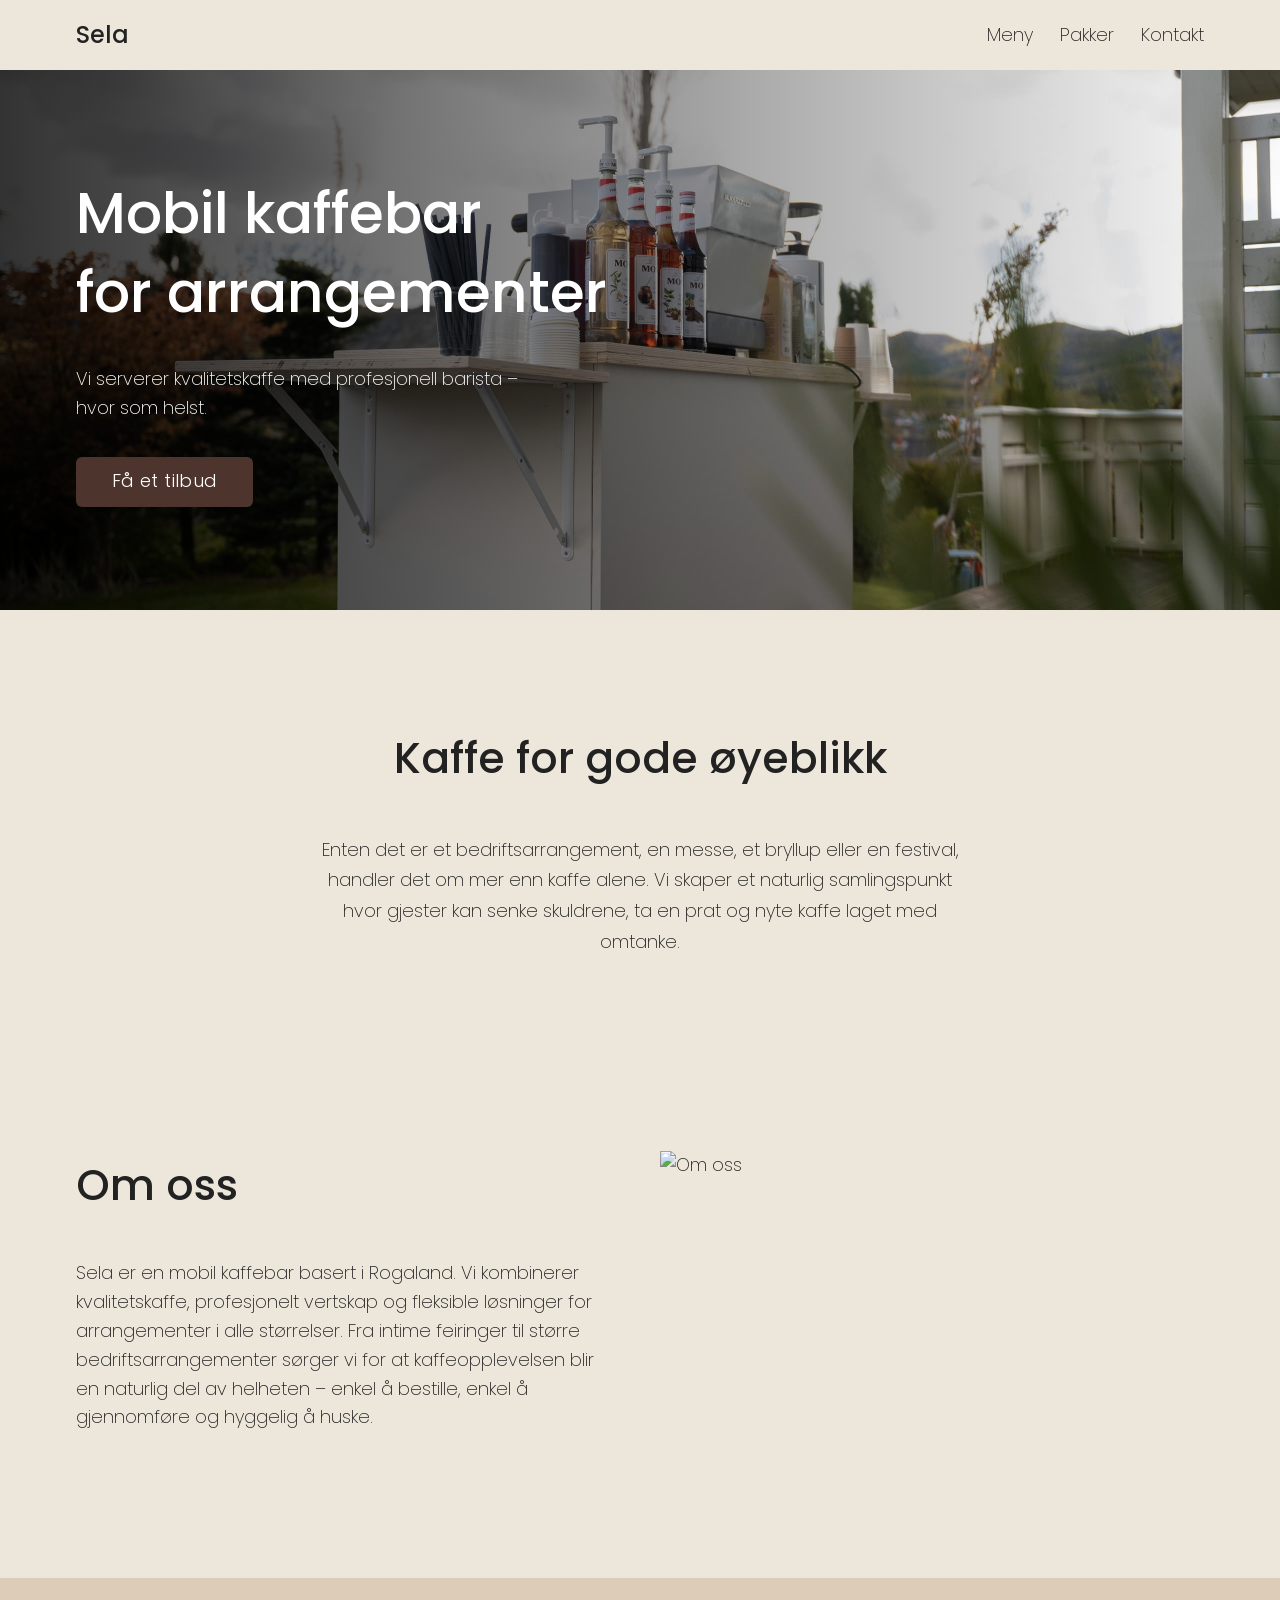
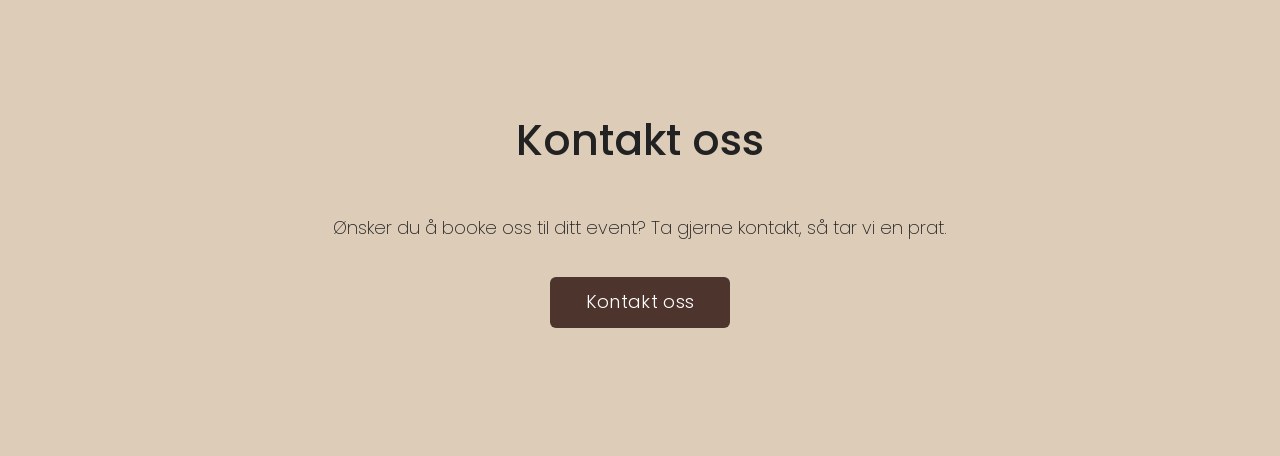
==== index.html @ a85f1372 "changes heading content" ====
<!DOCTYPE html>
<html lang="no">

<head>
    <meta charset="UTF-8">
    <meta name="viewport" content="width=device-width, initial-scale=1.0">
    <title>Hjem | Sela</title>
    <link rel="stylesheet" href="css/styles.css">
    <link href="https://fonts.googleapis.com/css2?family=Poppins:wght@200;500&display=swap" rel="stylesheet">
    <link rel="stylesheet" href="https://cdnjs.cloudflare.com/ajax/libs/font-awesome/6.5.1/css/all.min.css"
        integrity="sha512-DTOQO9RWCH3ppGqcWaEA1BIZOC6xxalwEsw9c2QQeAIftl+Vegovlnee1c9QX4TctnWMn13TZye+giMm8e2LwA=="
        crossorigin="anonymous" referrerpolicy="no-referrer" />
</head>

<body>

    <header>
        <div class="container">
            <div class="header-wrapper">
                <a href="/index.html">
                    <p class="logo">Sela</p>
                </a>

                <div class="mobile-nav-toggle" id="mobile-nav-toggle" aria-controls="primary-navigation"
                    aria-expanded="false" role="button">
                    <span class="sr-only">Meny</span>
                </div>

                <nav>
                    <ul id="primary-navigation" data-visible="false" class="primary-navigation nav-flex">
                        <li><a href="/pages/meny.html">Meny</a></li>
                        <li><a href="/pages/pakker.html">Pakker</a></li>
                        <li><a href="/pages/kontakt.html">Kontakt</a></li>
                    </ul>
                </nav>
            </div>
        </div>
    </header>

    <div>
        <div class="carousel">

            <!-- Background slides -->
            <div class="slide active" style="background-image: url('images/car-1.jpg');"></div>
            <div class="slide" style="background-image: url('images/car-2.jpg');"></div>
            <div class="slide" style="background-image: url('images/car-3.jpg');"></div>

            <!-- Foreground content -->
            <div class="hero-content">
                <div class="container">
                    <h1>Mobil kaffebar <br>for arrangementer</h1>
                    <p>Vi serverer kvalitetskaffe med profesjonell barista – hvor som helst.</p>
                    <a href="#"><span class="btn">Få et tilbud</span></a>
                </div>
            </div>

        </div>
    </div>

    <section class="lowbottom">
        <div class="container">
            <div class="section-content">
                <h2 class="section-title">Kaffe for gode øyeblikk</h2>

                <p>
                    Enten det er et bedriftsarrangement, en messe, et bryllup eller en festival,
                    handler det om mer enn kaffe alene. Vi skaper et naturlig samlingspunkt hvor
                    gjester kan senke skuldrene, ta en prat og nyte kaffe laget med omtanke.
                </p>
            </div>
        </div>
    </section>


    <section id="about-overview">
        <div class="container">

            <div class="split">
                <div>
                    <h2 class="section-title">Om oss</h2>
                    <div>

                        <p>
                            Sela er en mobil kaffebar basert i Rogaland. Vi kombinerer kvalitetskaffe,
                            profesjonelt vertskap og fleksible løsninger for arrangementer i alle størrelser.

                            Fra intime feiringer til større bedriftsarrangementer sørger vi for at kaffeopplevelsen
                            blir en naturlig del av helheten – enkel å bestille, enkel å gjennomføre og hyggelig å
                            huske.
                        </p>
                    </div>
                </div>

                <div class="image-container">
                    <img src="https://placehold.co/800x1000/EDE7DB/222222" alt="Om oss">
                </div>
            </div>
        </div>
    </section>

    <section id="contact-overview" class="text-center secondary-bg">
        <div class="container">
            <h2 class="section-title">Kontakt oss</h2>
            <p>Ønsker du å booke oss til ditt event? Ta gjerne kontakt, så tar vi en prat.</p>
            <a href="/pages/kontakt.html" class="btn">Kontakt oss</a>
        </div>
    </section>
    </main>

    <script type="module" src="js/main.js"></script>
</body>

</html>
---- css/styles.css ----
/* ====================
   Global Styles
==================== */

:root {

    /* Primary light backgrounds */
    --clr-primary-600: #DDCCB7;
    /* Secondary background (header, cards, sections) */
    --clr-primary-700: #EDE7DB;

    /* Green accents */
    --clr-accent: #6A6A53;
    --clr-accent-600: #9B9879;

    /* txt */
    --clr-text-primary: #222222;

    /* cta */
    --clr-contrast-400: #4d342d;


    --ff-primary: 'Poppins', sans-serif;

    --fs-300: clamp(1rem, 0.9565rem + 0.2174vw, 1.125rem);
    --fs-400: clamp(1.2rem, 1.0959rem + 0.5207vw, 1.4994rem);
    --fs-500: clamp(1.44rem, 1.2457rem + 0.9717vw, 1.9988rem);
    --fs-600: clamp(1.7281rem, 1.4025rem + 1.6283vw, 2.6644rem);
    --fs-700: clamp(2.0738rem, 1.5596rem + 2.5707vw, 3.5519rem);
    --fs-800: clamp(2.4881rem, 1.7066rem + 3.9076vw, 4.735rem);
}

*,
*::before,
*::after {
    box-sizing: border-box;
}

::selection {
    background: var(--clr-contrast-400);
    color: #fff;
}

html {
    scroll-behavior: smooth;
}

body {
    font-family: var(--ff-primary);
    font-weight: 200;
    font-size: var(--fs-300);
    line-height: 1.6;
    overflow-x: hidden;
    background-color: var(--clr-primary-700);
    color: var(--clr-text-primary);
    -webkit-font-smoothing: antialiased;
    text-rendering: optimizeLegibility;
}


body,
h1,
h2,
h3,
p,
ul {
    margin: 0;
    padding: 0;
}

.secondary-bg {
    background-color: var(--clr-primary-600);
}

a {
    text-decoration: none;
    color: inherit;
}

a.txt-link {
    text-decoration: underline;
}

a.txt-link:hover {
    color: #2C72F6;
}

button,
.btn {
    border-radius: 10px;
    letter-spacing: 0.02em;
}


/* ====================
   Typography
==================== */

h1 {
    margin-top: 2.5rem;
    font-size: var(--fs-700);
    font-weight: 500;
}

h2 {
    font-size: var(--fs-600);
    font-weight: 500;
}

h3 {
    font-size: var(--fs-300);
    font-weight: 400;
}

p {
    margin-bottom: 1em;
}

.section-title {
    margin-bottom: 2.5rem;
}

.section-content {
    text-align: center;
    max-width: 60ch;
    margin-inline: auto;
    line-height: 1.7;
}

.text-center {
    text-align: center;
}

/* ====================
   Layout
==================== */

section {
    padding: 5rem 0;
}

section.lowtop {
    padding-top: 2rem;
    padding-bottom: 4rem;
}

section.lowbottom {
    padding-top: 4rem;
    padding-bottom: 2rem;
}

.container {
    margin-inline: auto;
    width: min(90%, 70.5rem);
}

.split {
    display: grid;
    grid-template-columns: 1fr;
    gap: 2.5rem;
}


@media (min-width: 50em) {

    section {
        padding: 8rem 0;
    }

    section.lowtop {
        padding-top: 3rem;
        padding-bottom: 7rem;
    }

    section.lowbottom {
        padding-top: 7rem;
        padding-bottom: 3rem;
    }

    .split {
        grid-template-columns: repeat(2, 1fr);
    }

}

/* ====================
   Header
==================== */

header {
    width: 100%;
    color: var(--clr-primary-700);
}

.header-wrapper {
    display: flex;
    justify-content: space-between;
    align-items: center;
    padding: 1rem 0;
}

.logo {
    font-size: var(--fs-400);
    font-weight: 500;
    margin: 0;
    color: var(--clr-text-primary);
}


/* ====================
   Navigation
   ==================== */


nav ul {
    display: flex;
    gap: 1.5em;
    list-style: none;
}

nav a {
    font-weight: 200;
    transition: 200ms ease;
    color: var(--clr-text-primary);
}

nav a:hover {
    color: var(--clr-contrast-400);
}

.sr-only {
    display: none;
}

.mobile-nav-toggle {
    display: none;
}

.primary-navigation {
    list-style: none;
    padding: 0;
    margin: 0;
}


@media (max-width: 35em) {
    .primary-navigation {
        gap: 2em;
        position: fixed;
        inset: 0 0 0 30%;

        padding: min(20vh, 10rem) 2em;
        flex-direction: column;

        transform: translateX(100%);
        transition: transform 350ms ease-out;
        background: var(--cle);
    }

    .primary-navigation[data-visible="true"] {
        transform: translateX(0%);
        z-index: 1000;
    }

    .mobile-nav-toggle {
        position: absolute;
        background: url(/images/burger-menu.svg);
        background-repeat: repeat;
        background-repeat: no-repeat;
        width: 2rem;
        border: 0;
        aspect-ratio: 1;
        top: 1.4rem;
        right: 1.5rem;
        z-index: 9999;
        display: block;
    }

    .mobile-nav-toggle[aria-expanded="true"] {
        background-image: url(/images/close-circle.svg);
    }
}


/* ============================
   Hero carousel
============================ */

.carousel {
    position: relative;
    height: 60vh;
    min-height: 400px;
    overflow: hidden;
}

/* Background slides */
.slide {
    position: absolute;
    inset: 0;
    background-size: cover;
    background-position: center;
    opacity: 0;
    transition: opacity 0.8s ease;
}

/* Active slide */
.slide.active {
    opacity: 1;
}

/* Dark overlay (optional but recommended for text readability) */
.carousel::after {
    content: "";
    position: absolute;
    inset: 0;
    z-index: 1;

    background: linear-gradient(to right,
            rgba(0, 0, 0, 0.8) 0%,
            rgba(0, 0, 0, 0) 100%);
}

/* Text content stays above everything */
.hero-content {
    position: relative;
    z-index: 2;
    color: white;
    display: flex;
    align-items: center;
    height: 100%;

}

.hero-content h1 {
    margin-top: 0;
    margin-bottom: 2rem;
    line-height: 1.4;
    font-size: var(--fs-700);

}

.hero-content p {
    max-width: 450px;
}

@media (max-width: 35em) {
    .carousel::after {
        background: linear-gradient(to right,
                rgba(0, 0, 0, 0.7) 100%,
                rgba(0, 0, 0, 0.7) 100%);
    }
}



/* ====================
   Images
==================== */

img {
    display: block;
    max-width: 100%;
    height: auto;
}

/* ====================
   Buttons
==================== */

button,
.btn {
    padding: 0.6em 2em;
    font-size: var(--fs-300);
    font-weight: 300;
    background: var(--clr-contrast-400);
    border: none;
    color: #fff;
    border-radius: 6px;
    transition: 300ms ease;
    cursor: pointer;
    display: inline-block;
    margin-top: 1rem;
}

button:hover,
.btn:hover {
    transform: scale(1.05);
    opacity: 0.9;
}


/* ============================
   Contact Page Styling
============================ */

.contact-form {
    max-width: 650px;
    margin: 3rem auto 0;
    display: flex;
    flex-direction: column;
    gap: 1.8rem;
}

.form-group {
    display: flex;
    flex-direction: column;
}

.form-group label {
    font-weight: 400;
    font-size: var(--fs-300);
    margin-bottom: 0.5rem;
    letter-spacing: 0.02em;
    opacity: 0.9;
}

.contact-form input,
.contact-form textarea {
    padding: 0.9rem 1rem;
    font-family: var(--ff-primary);
    font-size: var(--fs-300);
    font-weight: 300;
    border: 1px solid rgba(0, 0, 0, 0.15);
    border-radius: 10px;
    background: rgba(255, 255, 255, 0.6);
    transition: 250ms ease;
    backdrop-filter: blur(6px);
}

.contact-form input:focus,
.contact-form textarea:focus {
    border-color: var(--clr-contrast-400);
    box-shadow: 0 8px 20px rgba(0, 0, 0, 0.08);
    outline: none;
    transform: translateY(-1px);
}

.contact-form button.btn {
    align-self: flex-start;
    margin-top: 0.5rem;
}

@media (max-width: 480px) {
    .contact-form {
        width: 90%;
    }
}

/* ============================
   Menyside 
============================ */

.menu-grid {
    display: grid;
    grid-template-columns: repeat(2, minmax(0, 1fr));
    gap: 2.5rem;
    align-items: stretch;
}

.menu-card {
    background: rgba(255, 255, 255, 0.55);
    border-radius: 16px;
    overflow: hidden;
    text-align: center;
    padding-bottom: 1.5rem;
    transition: transform 250ms ease, box-shadow 250ms ease;
    backdrop-filter: blur(8px);
    border: 1px solid rgba(0, 0, 0, 0.05);
}

.menu-card img {
    width: 100%;
    height: 200px;
    object-fit: cover;
    transition: transform 400ms ease;
}

.menu-card h3 {
    margin-top: 1.2rem;
    margin-bottom: 0.4rem;
    font-weight: 500;
}

.menu-card p {
    padding: 0 1.2rem;
    font-size: var(--fs-300);
    opacity: 0.8;
}

.menu-card:hover {
    transform: translateY(-6px);
    box-shadow: 0 20px 40px rgba(0, 0, 0, 0.12);
}

.menu-card:hover img {
    transform: scale(1.05);
}

@media (max-width: 600px) {
    .menu-grid {
        grid-template-columns: 1fr;
    }
}


/* ============================
   Animations 
============================ */

@keyframes fadeInUp {
    from {
        opacity: 0;
        transform: translateY(20px);
    }

    to {
        opacity: 1;
        transform: translateY(0);
    }
}

.fade-in-up {
    animation: fadeInUp 0.8s ease forwards;
}


@keyframes slideInLeft {
    from {
        opacity: 0;
        transform: translateX(-30px);
    }

    to {
        opacity: 1;
        transform: translateX(0);
    }
}

.slide-in-left {
    animation: slideInLeft 0.8s ease forwards;
    display: inline-block;
}

.fade-in-up,
.slide-in-left {
    opacity: 0;

}
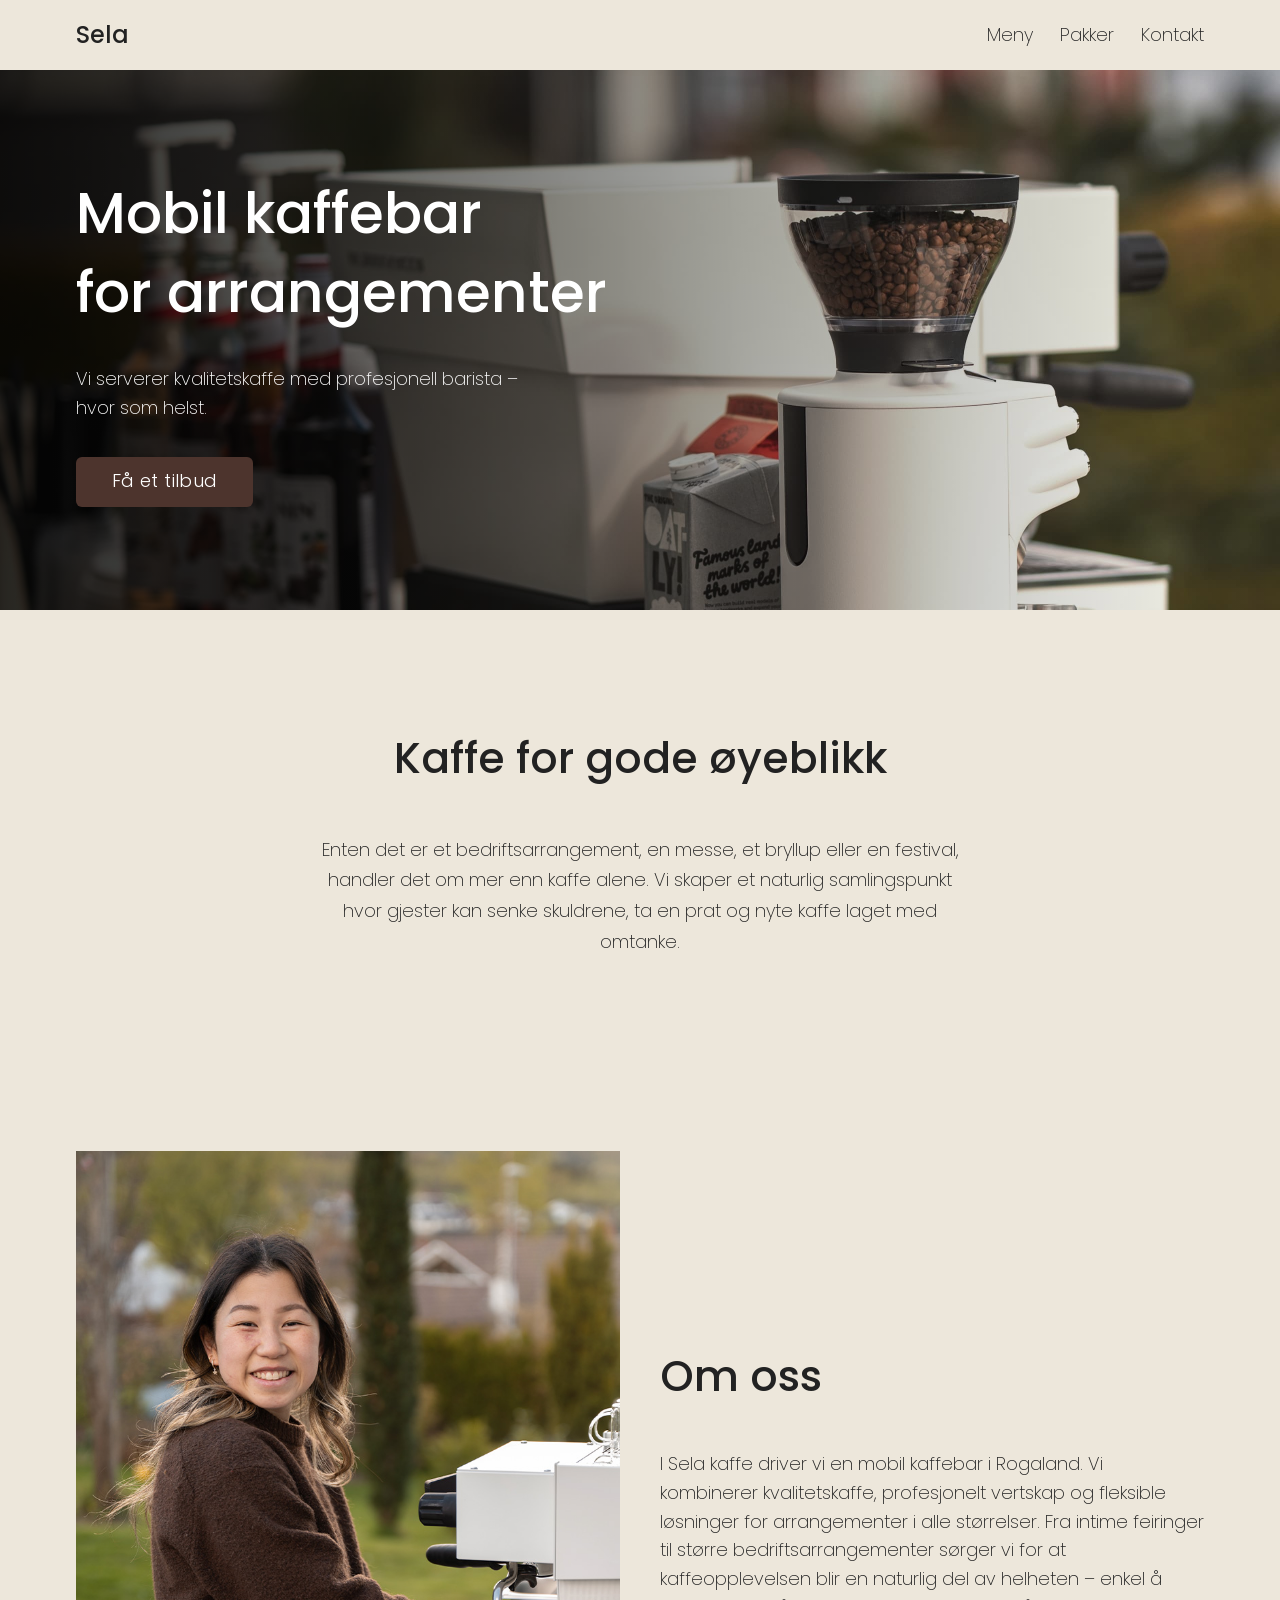
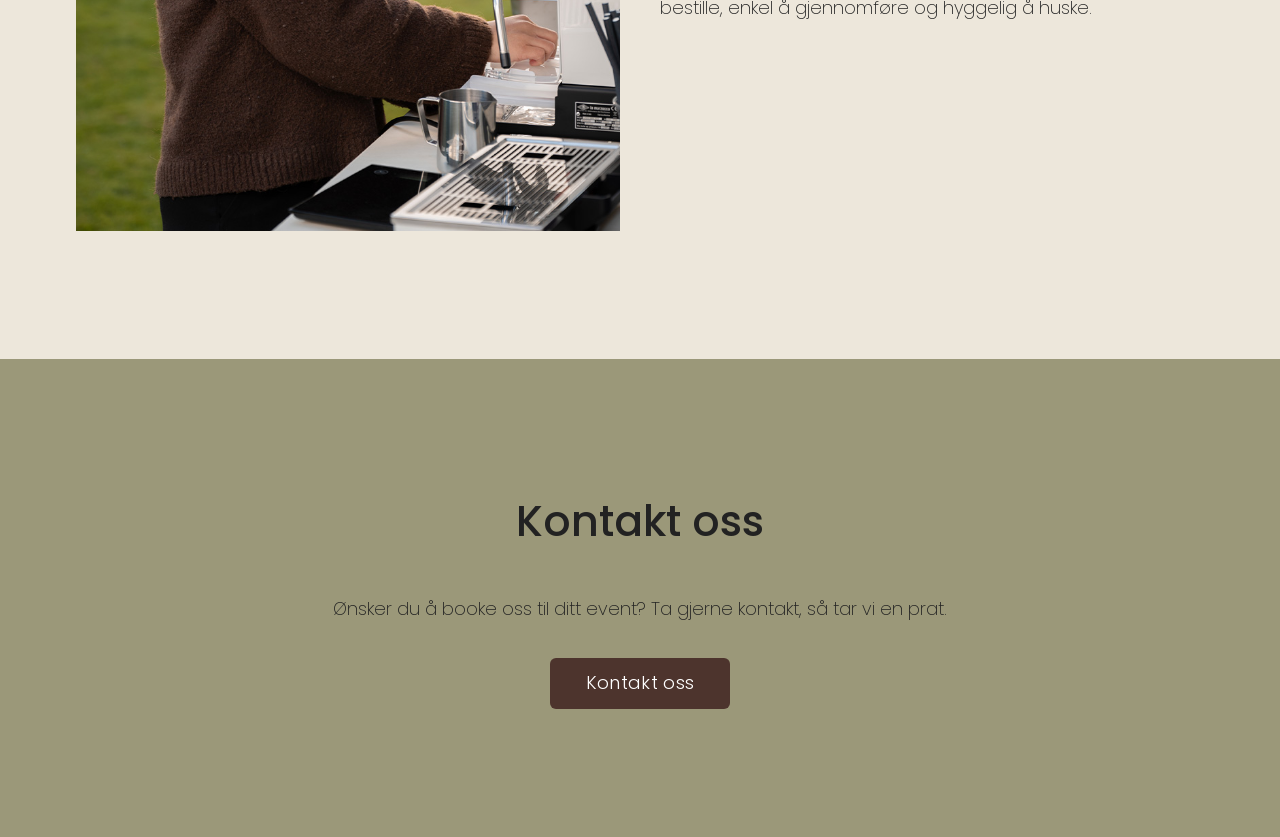
==== commit ff1ce3b6: "Update website and product images" ====
--- a/index.html
+++ b/index.html
@@ -72,16 +72,19 @@
     </section>
 
 
-    <section id="about-overview">
+    <section id="about-overview" class="about-overview">
         <div class="container">
 
             <div class="split">
+                <div class="image-container">
+                    <img src="/images/om-oss.jpg" alt="Om oss">
+                </div>
                 <div>
                     <h2 class="section-title">Om oss</h2>
                     <div>
 
                         <p>
-                            Sela er en mobil kaffebar basert i Rogaland. Vi kombinerer kvalitetskaffe,
+                            I Sela kaffe driver vi en mobil kaffebar i Rogaland. Vi kombinerer kvalitetskaffe,
                             profesjonelt vertskap og fleksible løsninger for arrangementer i alle størrelser.
 
                             Fra intime feiringer til større bedriftsarrangementer sørger vi for at kaffeopplevelsen
@@ -91,9 +94,7 @@
                     </div>
                 </div>
 
-                <div class="image-container">
-                    <img src="https://placehold.co/800x1000/EDE7DB/222222" alt="Om oss">
-                </div>
+
             </div>
         </div>
     </section>
--- a/css/styles.css
+++ b/css/styles.css
@@ -69,7 +69,7 @@
 }
 
 .secondary-bg {
-    background-color: var(--clr-primary-600);
+    background-color: var(--clr-accent-600);
 }
 
 a {
@@ -158,6 +158,7 @@
     display: grid;
     grid-template-columns: 1fr;
     gap: 2.5rem;
+    align-items: center;
 }
 
 
@@ -303,12 +304,10 @@
     transition: opacity 0.8s ease;
 }
 
-/* Active slide */
 .slide.active {
     opacity: 1;
 }
 
-/* Dark overlay (optional but recommended for text readability) */
 .carousel::after {
     content: "";
     position: absolute;
@@ -320,7 +319,6 @@
             rgba(0, 0, 0, 0) 100%);
 }
 
-/* Text content stays above everything */
 .hero-content {
     position: relative;
     z-index: 2;
@@ -390,6 +388,15 @@
 
 
 /* ============================
+   Home Page Styling
+============================ */
+.about-overview .split {
+    justify-content: reverse;
+}
+
+
+
+/* ============================
    Contact Page Styling
 ============================ */
 
@@ -450,13 +457,6 @@
    Menyside 
 ============================ */
 
-.menu-grid {
-    display: grid;
-    grid-template-columns: repeat(2, minmax(0, 1fr));
-    gap: 2.5rem;
-    align-items: stretch;
-}
-
 .menu-card {
     background: rgba(255, 255, 255, 0.55);
     border-radius: 16px;
@@ -469,9 +469,11 @@
 }
 
 .menu-card img {
+    display: block;
     width: 100%;
-    height: 200px;
+    aspect-ratio: 4 / 3;
     object-fit: cover;
+    object-position: center;
     transition: transform 400ms ease;
 }
 
@@ -488,12 +490,32 @@
 }
 
 .menu-card:hover {
-    transform: translateY(-6px);
     box-shadow: 0 20px 40px rgba(0, 0, 0, 0.12);
 }
 
 .menu-card:hover img {
-    transform: scale(1.05);
+    transform: scale(1.02);
+}
+
+.menu-grid {
+    display: grid;
+    grid-template-columns: repeat(2, minmax(280px, 1fr));
+    gap: 2rem;
+    align-items: stretch;
+}
+
+/* Large screens */
+@media (min-width: 1200px) {
+    .menu-grid {
+        grid-template-columns: repeat(4, minmax(0, 1fr));
+    }
+}
+
+/* Mobile */
+@media (max-width: 600px) {
+    .menu-grid {
+        grid-template-columns: 1fr;
+    }
 }
 
 @media (max-width: 600px) {
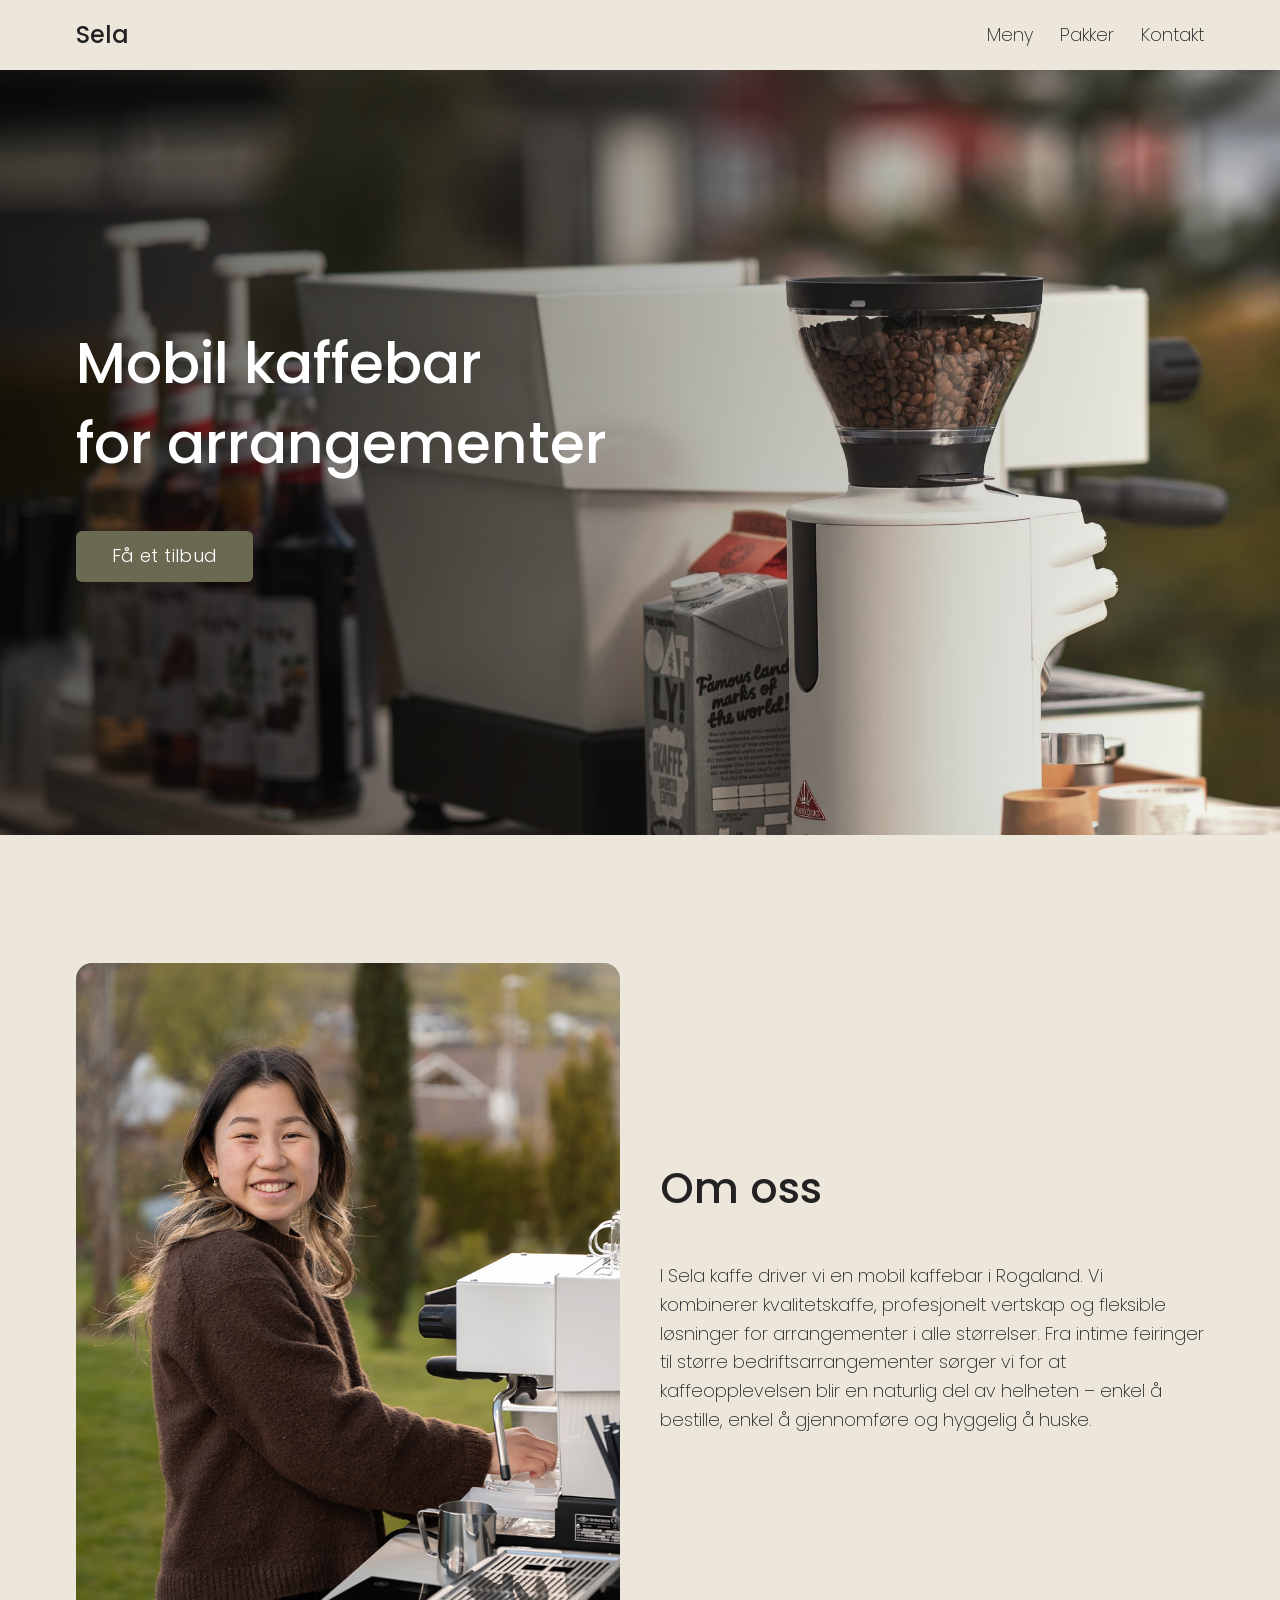
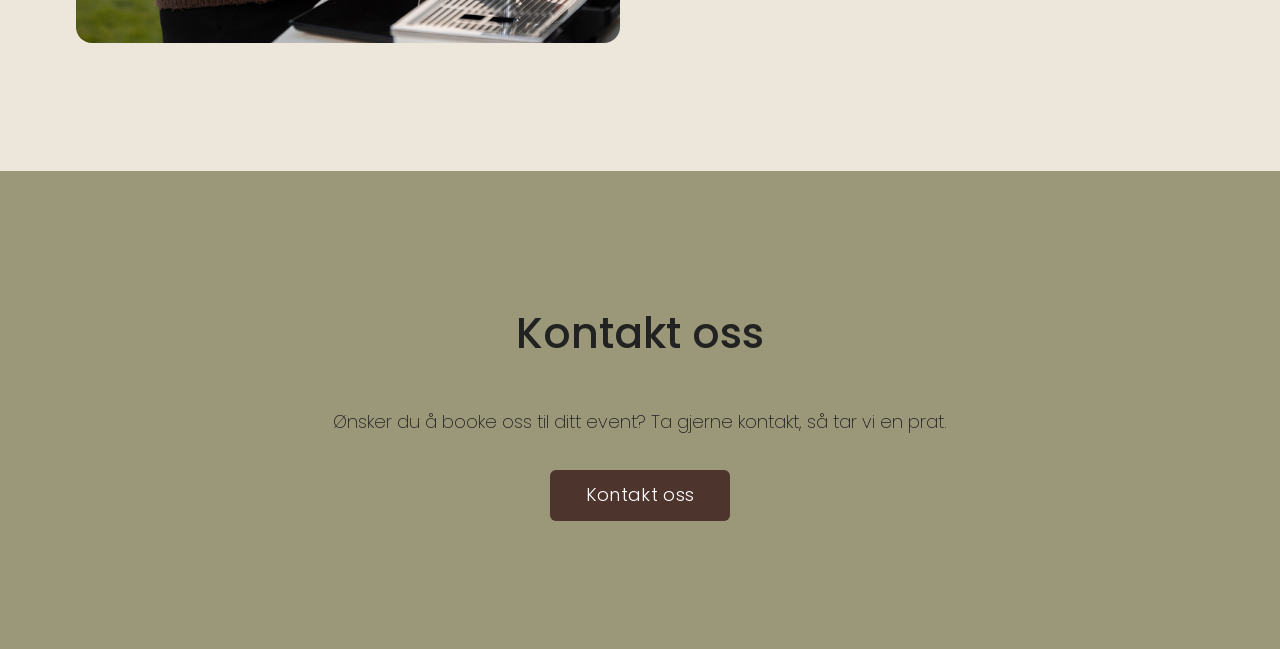
==== commit 21f5780f: "made hero sction larger and adjusted hero button color" ====
--- a/index.html
+++ b/index.html
@@ -49,27 +49,15 @@
             <div class="hero-content">
                 <div class="container">
                     <h1>Mobil kaffebar <br>for arrangementer</h1>
-                    <p>Vi serverer kvalitetskaffe med profesjonell barista – hvor som helst.</p>
-                    <a href="#"><span class="btn">Få et tilbud</span></a>
+
+                    <a href="#"><span class="btn hero-btn">Få et tilbud</span></a>
                 </div>
             </div>
 
         </div>
     </div>
 
-    <section class="lowbottom">
-        <div class="container">
-            <div class="section-content">
-                <h2 class="section-title">Kaffe for gode øyeblikk</h2>
 
-                <p>
-                    Enten det er et bedriftsarrangement, en messe, et bryllup eller en festival,
-                    handler det om mer enn kaffe alene. Vi skaper et naturlig samlingspunkt hvor
-                    gjester kan senke skuldrene, ta en prat og nyte kaffe laget med omtanke.
-                </p>
-            </div>
-        </div>
-    </section>
 
 
     <section id="about-overview" class="about-overview">
--- a/css/styles.css
+++ b/css/styles.css
@@ -1,5 +1,6 @@
 /* ====================
-   Global Styles
+   Global Stylesssh -T git@github.com
+
 ==================== */
 
 :root {
@@ -289,7 +290,7 @@
 
 .carousel {
     position: relative;
-    height: 60vh;
+    height: 85vh;
     min-height: 400px;
     overflow: hidden;
 }
@@ -315,7 +316,7 @@
     z-index: 1;
 
     background: linear-gradient(to right,
-            rgba(0, 0, 0, 0.8) 0%,
+            rgba(0, 0, 0, 0.6) 0%,
             rgba(0, 0, 0, 0) 100%);
 }
 
@@ -326,7 +327,6 @@
     display: flex;
     align-items: center;
     height: 100%;
-
 }
 
 .hero-content h1 {
@@ -359,6 +359,12 @@
     display: block;
     max-width: 100%;
     height: auto;
+}
+
+.image-container {
+    position: relative;
+    overflow: hidden;
+    border-radius: 16px;
 }
 
 /* ====================
@@ -380,6 +386,10 @@
     margin-top: 1rem;
 }
 
+.hero-btn {
+    background: var(--clr-accent);
+}
+
 button:hover,
 .btn:hover {
     transform: scale(1.05);
@@ -524,6 +534,97 @@
     }
 }
 
+/* ============================
+   Pakker Page Styling
+============================ */
+
+
+.packages-grid {
+    margin-top: 4rem;
+    gap: 2rem;
+    align-items: stretch;
+}
+
+.package-card {
+    position: relative;
+    background: rgba(255, 255, 255, 0.72);
+    padding: 2.5rem;
+    border-radius: 20px;
+    box-shadow: 0 15px 40px rgba(0, 0, 0, 0.08);
+    backdrop-filter: blur(8px);
+    display: flex;
+    flex-direction: column;
+    transition: transform 250ms ease, box-shadow 250ms ease;
+}
+
+.package-label {
+    display: inline-block;
+    align-self: flex-start;
+    margin-bottom: 1.2rem;
+    padding: 0.35rem 0.8rem;
+    background: rgba(106, 106, 83, 0.12);
+    color: var(--clr-accent);
+    border-radius: 999px;
+    font-size: 0.75rem;
+    font-weight: 500;
+    letter-spacing: 0.06em;
+    text-transform: uppercase;
+}
+
+.package-card h3 {
+    margin-bottom: 0.8rem;
+    font-size: var(--fs-400);
+    font-weight: 500;
+    color: var(--clr-contrast-400);
+}
+
+.package-description {
+    margin-bottom: 1.8rem;
+    max-width: 45ch;
+    opacity: 0.8;
+}
+
+.package-card ul {
+    list-style: none;
+    display: grid;
+    gap: 0.9rem;
+    margin-top: auto;
+}
+
+.package-card li {
+    position: relative;
+    padding-left: 1.6rem;
+}
+
+.package-card li::before {
+    content: "✓";
+    position: absolute;
+    left: 0;
+    top: 0;
+    color: var(--clr-accent);
+    font-weight: 500;
+}
+
+.package-card--premium {
+    background: var(--clr-primary-700);
+}
+
+.package-card--premium .package-label {
+    background: var(--clr-accent);
+    color: white;
+}
+
+/* Mobile */
+@media (max-width: 600px) {
+    .packages-grid {
+        margin-top: 3rem;
+    }
+
+    .package-card {
+        padding: 2rem 1.5rem;
+    }
+}
+
 
 /* ============================
    Animations 
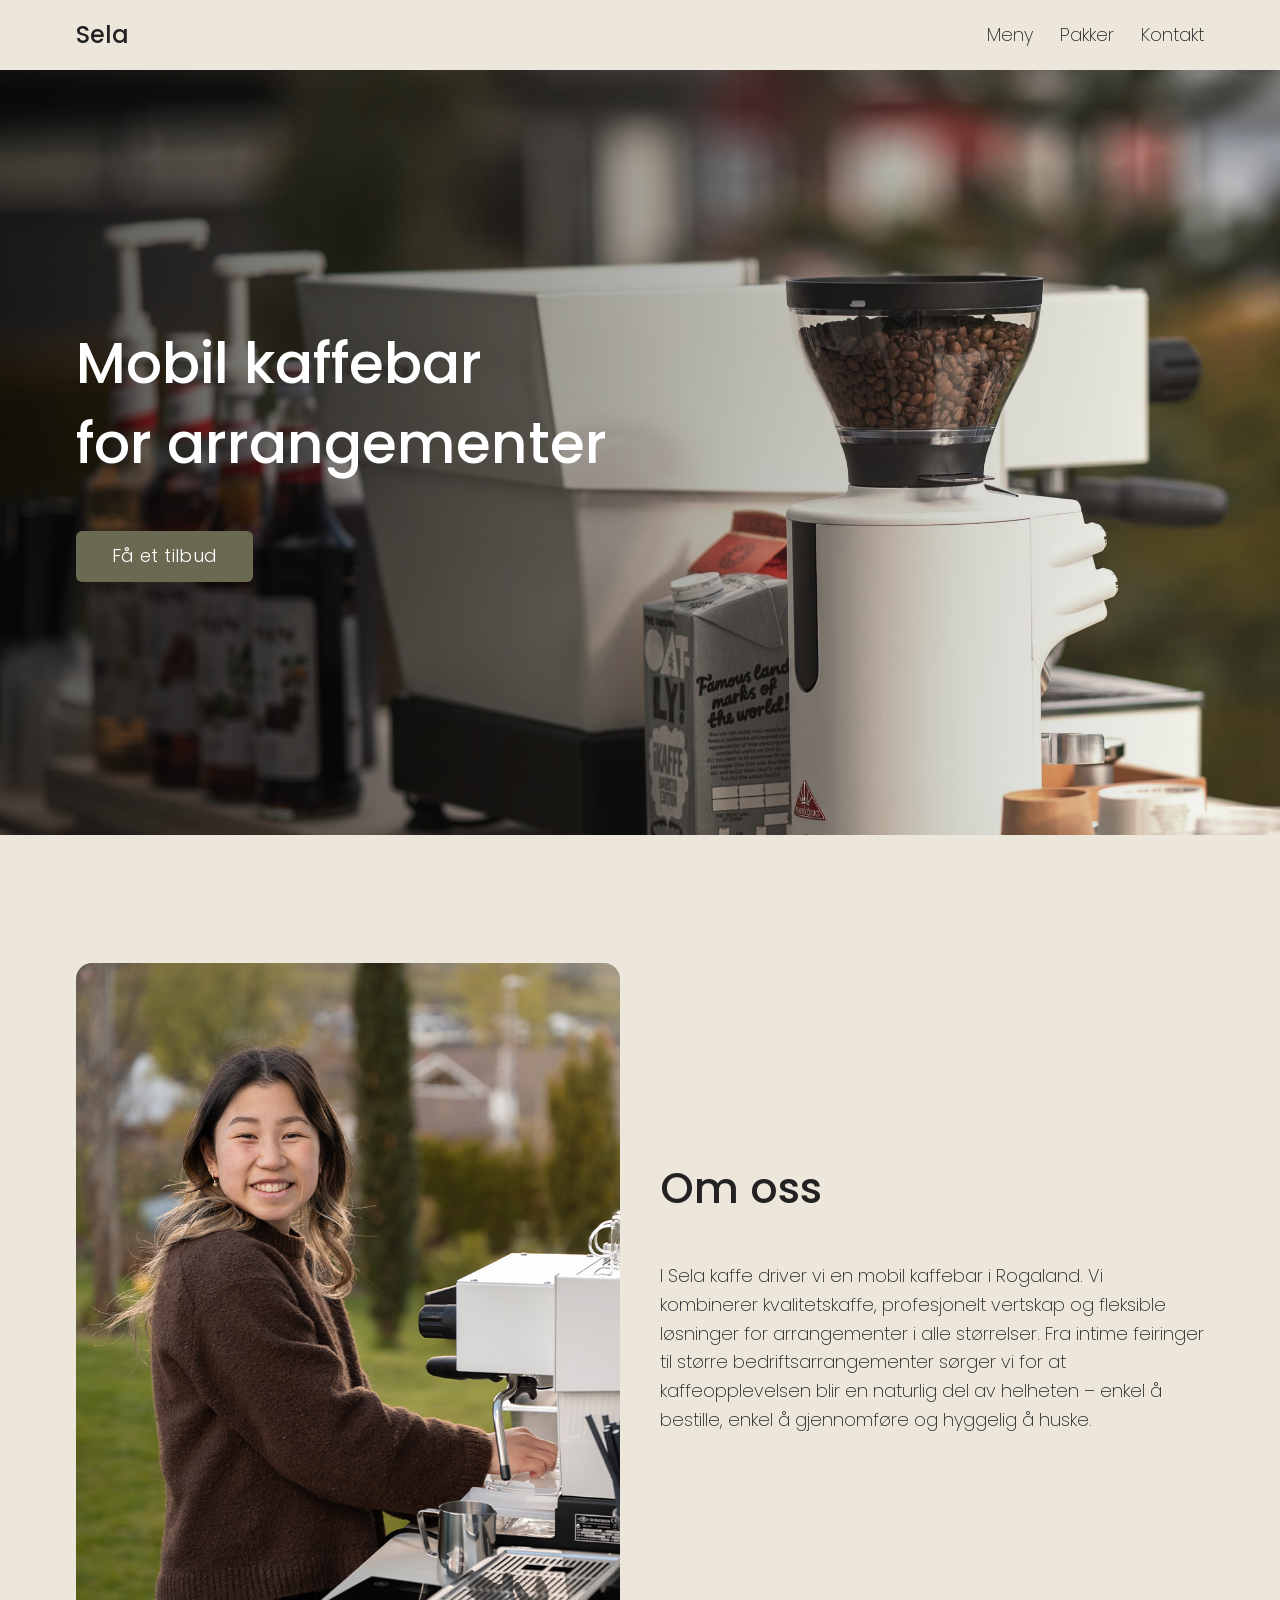
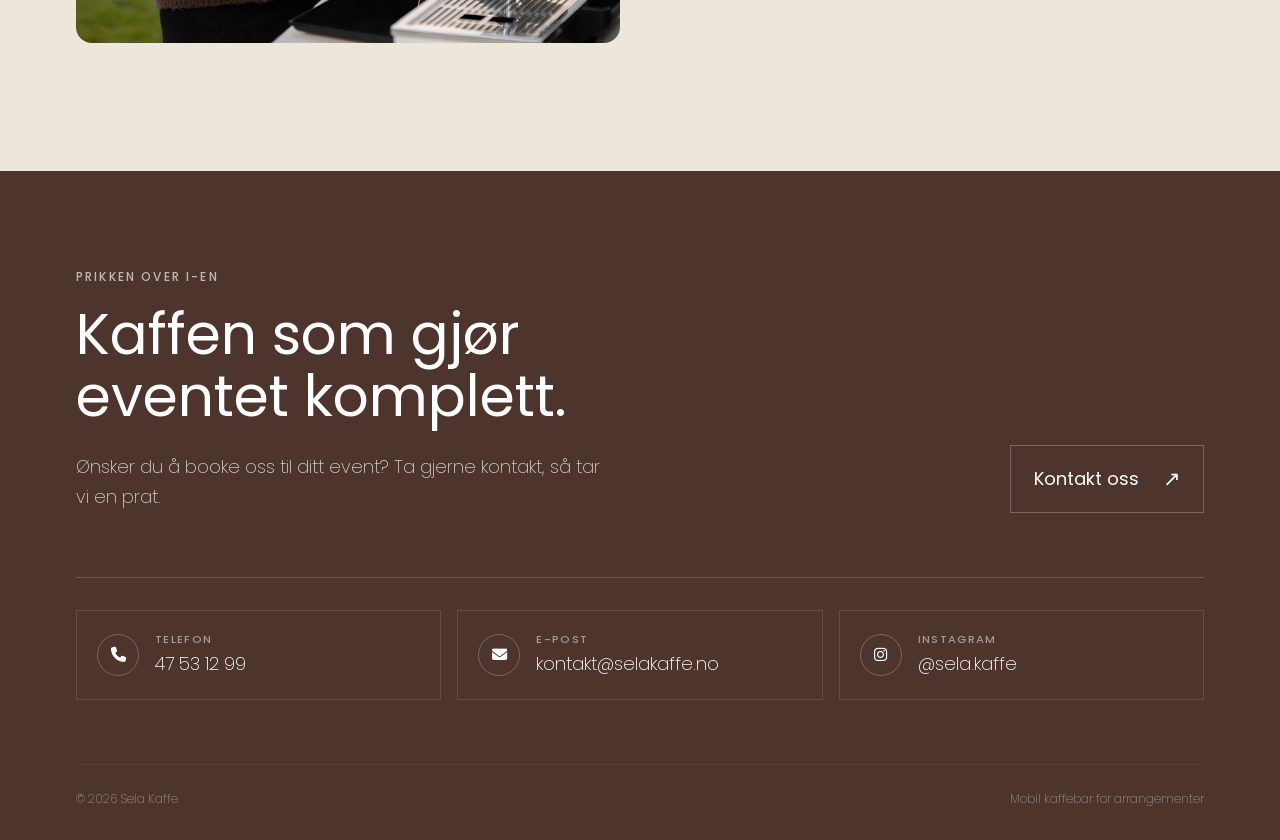
==== commit efda502d: "improved footer content and styling" ====
--- a/index.html
+++ b/index.html
@@ -87,13 +87,81 @@
         </div>
     </section>
 
-    <section id="contact-overview" class="text-center secondary-bg">
+
+    <footer class="footer">
         <div class="container">
-            <h2 class="section-title">Kontakt oss</h2>
-            <p>Ønsker du å booke oss til ditt event? Ta gjerne kontakt, så tar vi en prat.</p>
-            <a href="/pages/kontakt.html" class="btn">Kontakt oss</a>
+
+            <div class="footer-top">
+                <div class="footer-intro">
+                    <p class="footer-eyebrow">PRIKKEN OVER I-EN</p>
+
+                    <h2>Kaffen som gjør<br>eventet komplett.</h2>
+
+                    <p class="footer-description">
+                        Ønsker du å booke oss til ditt event?
+                        Ta gjerne kontakt, så tar vi en prat.
+                    </p>
+                </div>
+
+                <a href="/pages/kontakt.html" class="footer-cta">
+                    <span>Kontakt oss</span>
+                    <span class="footer-cta-arrow">↗</span>
+                </a>
+            </div>
+
+
+            <div class="footer-divider"></div>
+
+
+            <div class="footer-contact">
+
+                <a href="tel:+4747531299" class="contact-link">
+                    <span class="contact-icon">
+                        <i class="fa-solid fa-phone"></i>
+                    </span>
+
+                    <span class="contact-text">
+                        <small>Telefon</small>
+                        <span>47 53 12 99</span>
+                    </span>
+                </a>
+
+
+                <a href="mailto:kontakt@selakaffe.no" class="contact-link">
+                    <span class="contact-icon">
+                        <i class="fa-solid fa-envelope"></i>
+                    </span>
+
+                    <span class="contact-text">
+                        <small>E-post</small>
+                        <span>kontakt@selakaffe.no</span>
+                    </span>
+                </a>
+
+
+                <a href="https://instagram.com/sela.kaffe" target="_blank" rel="noopener noreferrer"
+                    class="contact-link">
+                    <span class="contact-icon">
+                        <i class="fa-brands fa-instagram"></i>
+                    </span>
+
+                    <span class="contact-text">
+                        <small>Instagram</small>
+                        <span>@sela.kaffe</span>
+                    </span>
+                </a>
+
+            </div>
+
+
+            <div class="footer-bottom">
+                <p>© 2026 Sela Kaffe</p>
+                <p>Mobil kaffebar for arrangementer</p>
+            </div>
+
         </div>
-    </section>
+    </footer>
+
     </main>
 
     <script type="module" src="js/main.js"></script>
--- a/css/styles.css
+++ b/css/styles.css
@@ -464,6 +464,236 @@
 }
 
 /* ============================
+   Footer
+============================ */
+
+.footer {
+    background: var(--clr-contrast-400);
+    color: #fff;
+    padding: 6rem 0 2rem;
+}
+
+
+/* Top section */
+
+.footer-top {
+    display: flex;
+    justify-content: space-between;
+    align-items: flex-end;
+    gap: 3rem;
+}
+
+.footer-intro {
+    max-width: 650px;
+}
+
+.footer-eyebrow {
+    margin-bottom: 1rem;
+    font-size: 0.75rem;
+    font-weight: 500;
+    letter-spacing: 0.18em;
+    text-transform: uppercase;
+    opacity: 0.65;
+}
+
+.footer h2 {
+    margin-bottom: 1.5rem;
+    font-size: var(--fs-700);
+    line-height: 1.1;
+    font-weight: 400;
+}
+
+.footer-description {
+    max-width: 48ch;
+    margin-bottom: 0;
+    font-size: var(--fs-300);
+    line-height: 1.7;
+    opacity: 0.75;
+}
+
+
+/* CTA */
+
+.footer-cta {
+    display: inline-flex;
+    align-items: center;
+    gap: 1.5rem;
+
+    padding: 1rem 1.4rem;
+    border: 1px solid rgba(255, 255, 255, 0.25);
+
+    font-size: var(--fs-300);
+    font-weight: 400;
+
+    transition:
+        background 250ms ease,
+        color 250ms ease,
+        transform 250ms ease;
+}
+
+.footer-cta-arrow {
+    font-size: 1.3rem;
+    transition: transform 250ms ease;
+}
+
+.footer-cta:hover {
+    background: #fff;
+    color: var(--clr-contrast-400);
+    transform: translateY(-3px);
+}
+
+.footer-cta:hover .footer-cta-arrow {
+    transform: translate(3px, -3px);
+}
+
+
+/* Divider */
+
+.footer-divider {
+    width: 100%;
+    height: 1px;
+    margin: 4rem 0 2rem;
+    background: rgba(255, 255, 255, 0.18);
+}
+
+
+/* Contact links */
+
+.footer-contact {
+    display: grid;
+    grid-template-columns: repeat(3, 1fr);
+    gap: 1rem;
+}
+
+.contact-link {
+    display: flex;
+    align-items: center;
+    gap: 1rem;
+
+    padding: 1.25rem;
+
+    border: 1px solid rgba(255, 255, 255, 0.12);
+
+    transition:
+        background 250ms ease,
+        border-color 250ms ease,
+        transform 250ms ease;
+}
+
+.contact-link:hover {
+    background: rgba(255, 255, 255, 0.08);
+    border-color: rgba(255, 255, 255, 0.3);
+    transform: translateY(-3px);
+}
+
+
+/* Icons */
+
+.contact-icon {
+    display: grid;
+    place-items: center;
+
+    width: 42px;
+    height: 42px;
+
+    border: 1px solid rgba(255, 255, 255, 0.25);
+    border-radius: 50%;
+
+    flex-shrink: 0;
+}
+
+.contact-icon i {
+    font-size: 0.95rem;
+}
+
+
+/* Contact text */
+
+.contact-text {
+    display: flex;
+    flex-direction: column;
+    gap: 0.1rem;
+}
+
+.contact-text small {
+    font-size: 0.7rem;
+    font-weight: 500;
+    letter-spacing: 0.12em;
+    text-transform: uppercase;
+    opacity: 0.5;
+}
+
+.contact-text span {
+    font-size: var(--fs-300);
+}
+
+
+/* Bottom */
+
+.footer-bottom {
+    display: flex;
+    justify-content: space-between;
+    gap: 1rem;
+
+    margin-top: 4rem;
+    padding-top: 1.5rem;
+
+    border-top: 1px solid rgba(255, 255, 255, 0.12);
+
+    font-size: 0.75rem;
+    opacity: 0.45;
+}
+
+.footer-bottom p {
+    margin: 0;
+}
+
+
+/* ============================
+   Footer Responsive
+============================ */
+
+@media (max-width: 800px) {
+
+    .footer {
+        padding: 5rem 0 2rem;
+    }
+
+    .footer-top {
+        flex-direction: column;
+        align-items: flex-start;
+    }
+
+    .footer-cta {
+        margin-top: 0.5rem;
+    }
+
+    .footer-contact {
+        grid-template-columns: 1fr;
+    }
+
+}
+
+
+@media (max-width: 500px) {
+
+    .footer h2 {
+        font-size: var(--fs-600);
+    }
+
+    .footer-divider {
+        margin: 3rem 0 1.5rem;
+    }
+
+    .footer-bottom {
+        flex-direction: column;
+        gap: 0.4rem;
+        margin-top: 3rem;
+    }
+
+}
+
+/* ============================
    Menyside 
 ============================ */
 
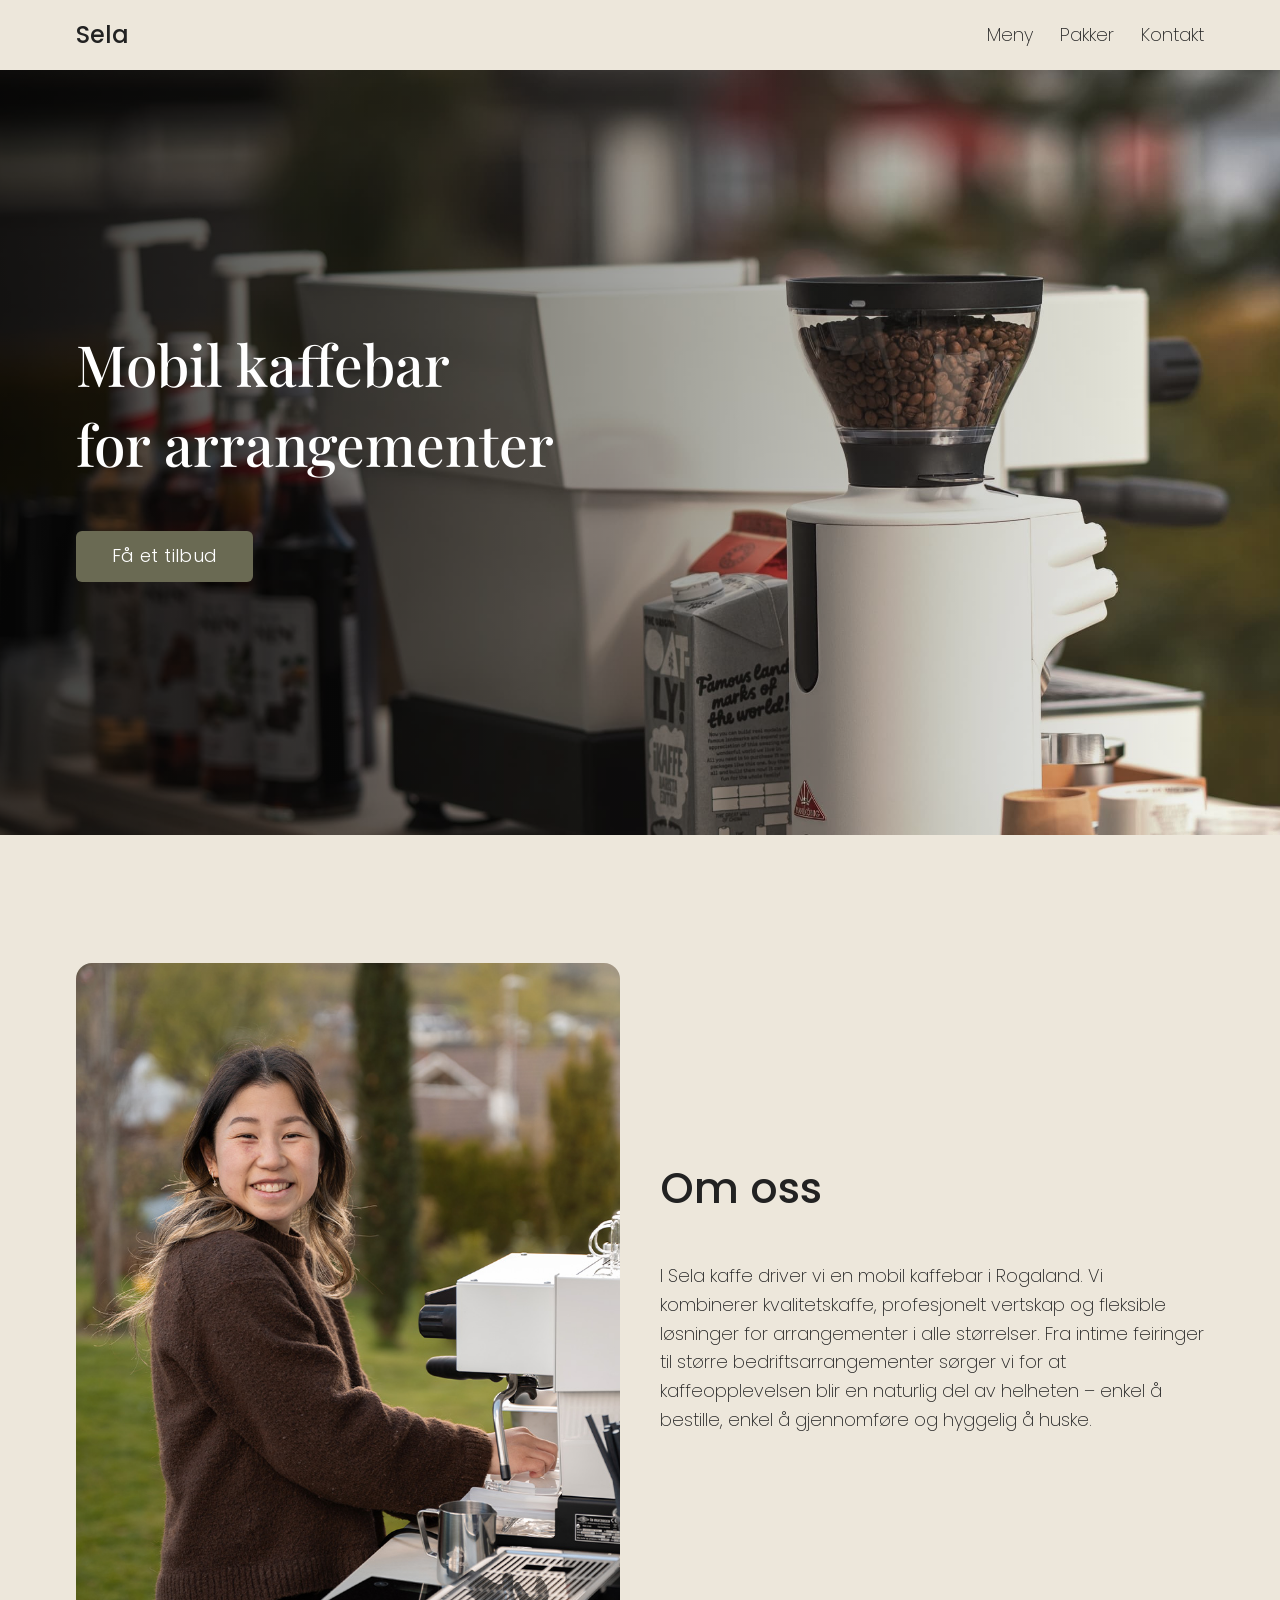
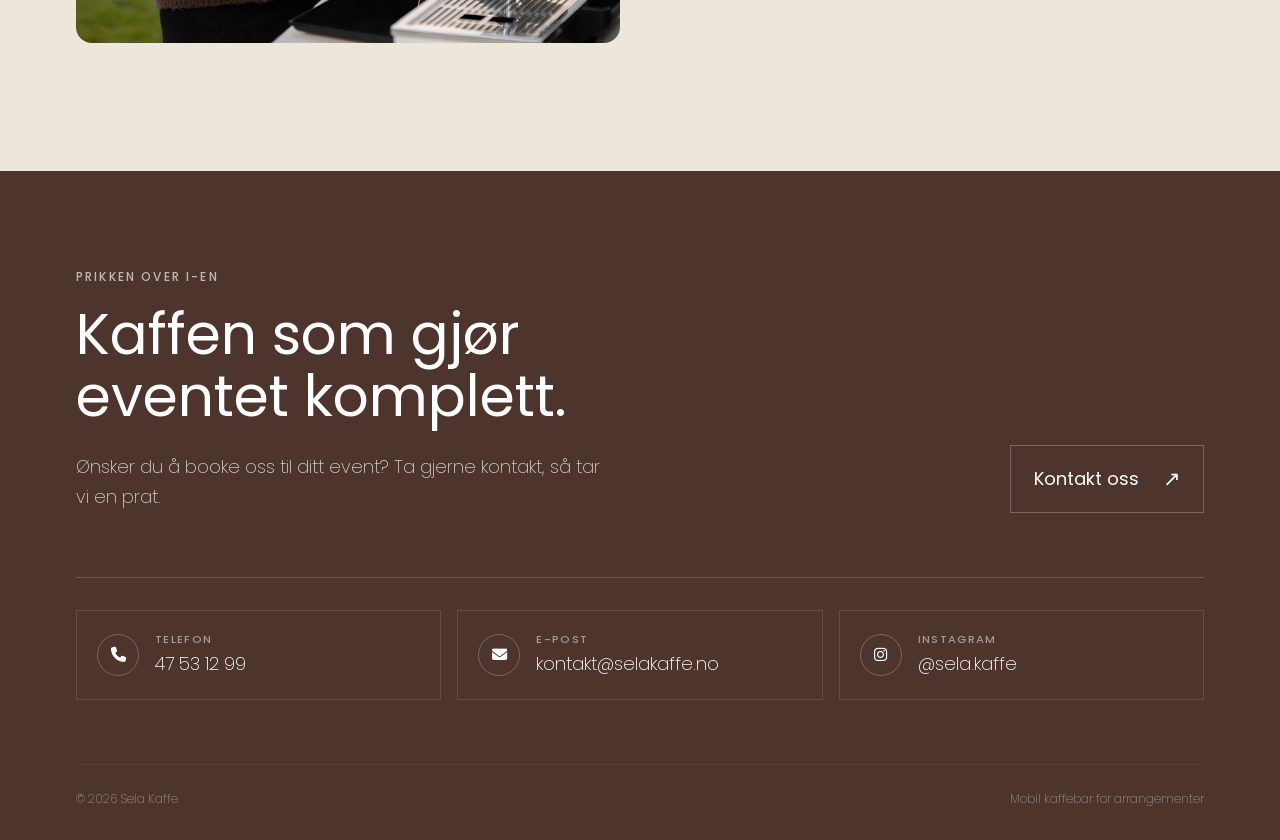
==== commit 5e29297f: "implemented new H1 font" ====
--- a/index.html
+++ b/index.html
@@ -10,6 +10,11 @@
     <link rel="stylesheet" href="https://cdnjs.cloudflare.com/ajax/libs/font-awesome/6.5.1/css/all.min.css"
         integrity="sha512-DTOQO9RWCH3ppGqcWaEA1BIZOC6xxalwEsw9c2QQeAIftl+Vegovlnee1c9QX4TctnWMn13TZye+giMm8e2LwA=="
         crossorigin="anonymous" referrerpolicy="no-referrer" />
+    <link rel="preconnect" href="https://fonts.googleapis.com">
+    <link rel="preconnect" href="https://fonts.gstatic.com" crossorigin>
+
+    <link href="https://fonts.googleapis.com/css2?family=Playfair+Display:wght@400;500;600&display=swap"
+        rel="stylesheet">
 </head>
 
 <body>
--- a/css/styles.css
+++ b/css/styles.css
@@ -1,6 +1,5 @@
 /* ====================
    Global Stylesssh -T git@github.com
-
 ==================== */
 
 :root {
@@ -22,6 +21,7 @@
 
 
     --ff-primary: 'Poppins', sans-serif;
+    --ff-display: 'Playfair Display', serif;
 
     --fs-300: clamp(1rem, 0.9565rem + 0.2174vw, 1.125rem);
     --fs-400: clamp(1.2rem, 1.0959rem + 0.5207vw, 1.4994rem);
@@ -99,9 +99,12 @@
 
 h1 {
     margin-top: 2.5rem;
+    font-family: var(--ff-display);
     font-size: var(--fs-700);
     font-weight: 500;
-}
+    line-height: 1.05;
+}
+
 
 h2 {
     font-size: var(--fs-600);
@@ -316,7 +319,7 @@
     z-index: 1;
 
     background: linear-gradient(to right,
-            rgba(0, 0, 0, 0.6) 0%,
+            rgba(0, 0, 0, 0.7) 0%,
             rgba(0, 0, 0, 0) 100%);
 }
 
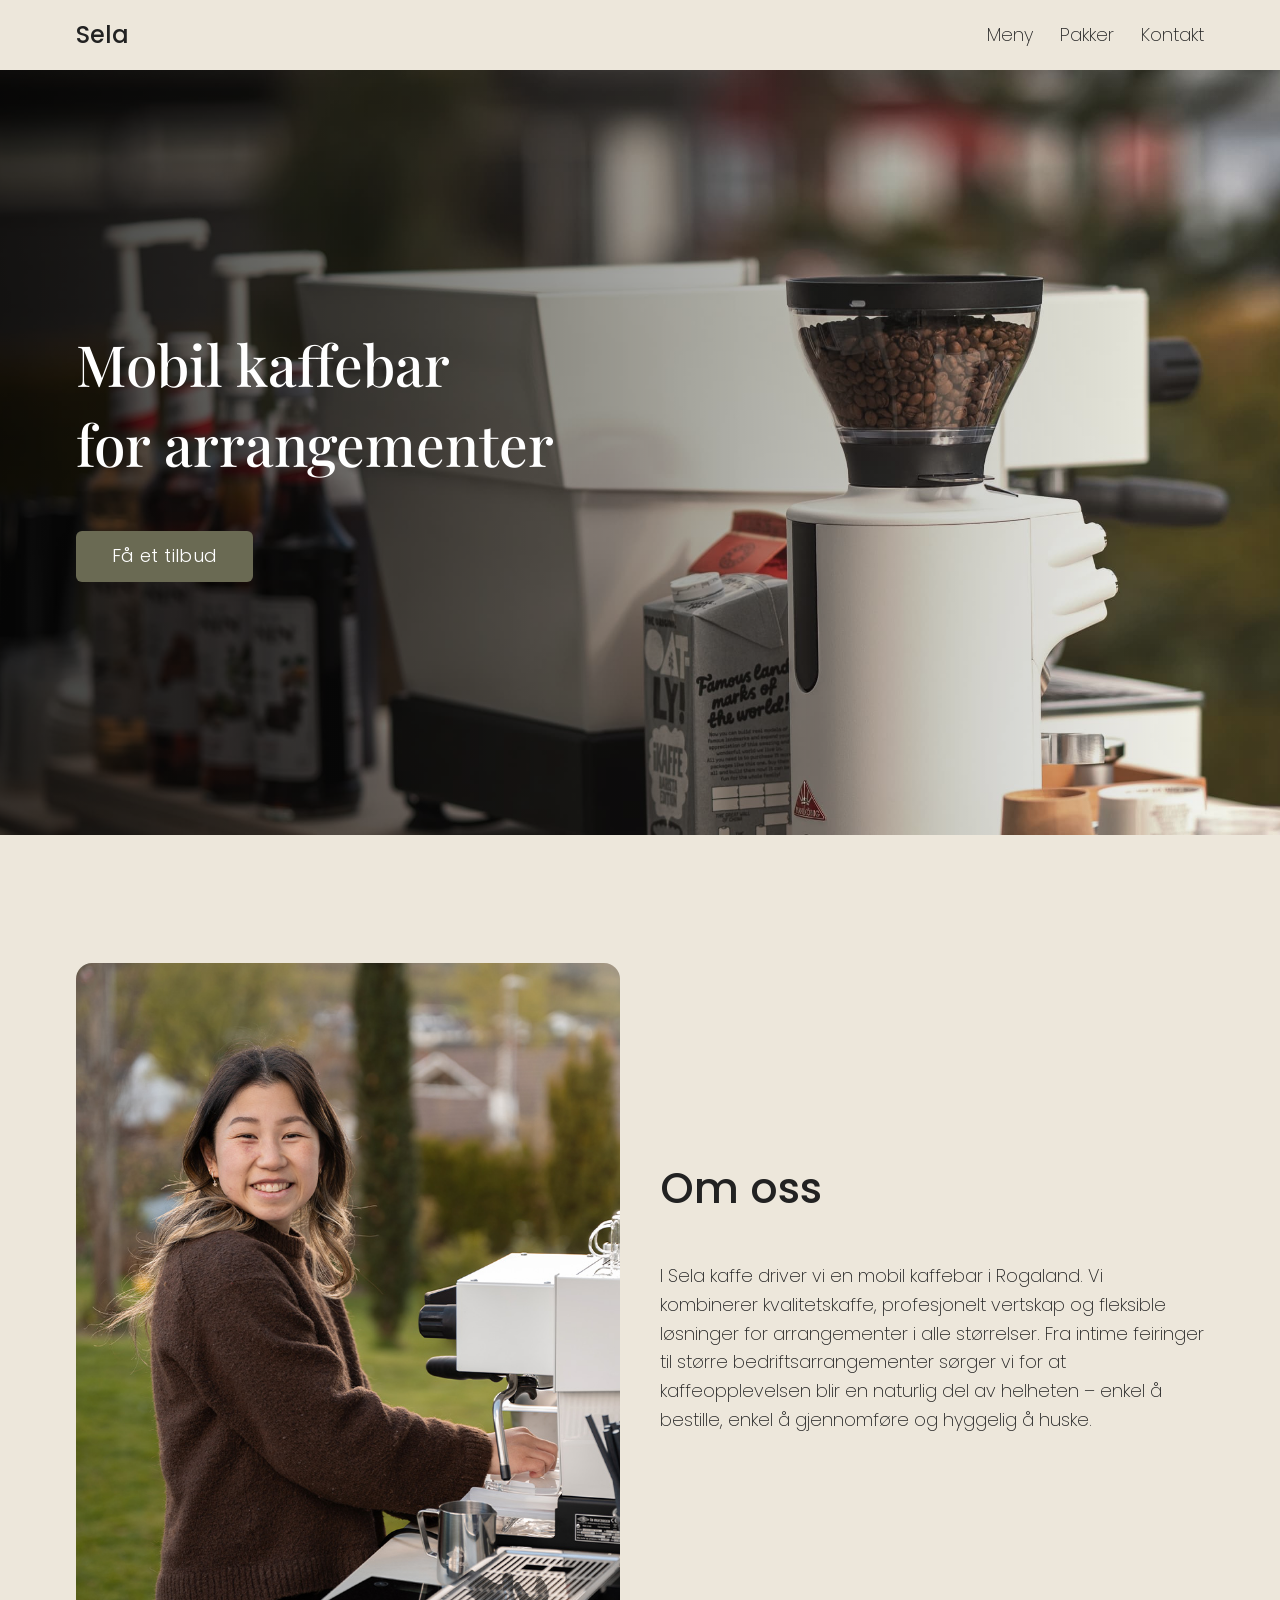
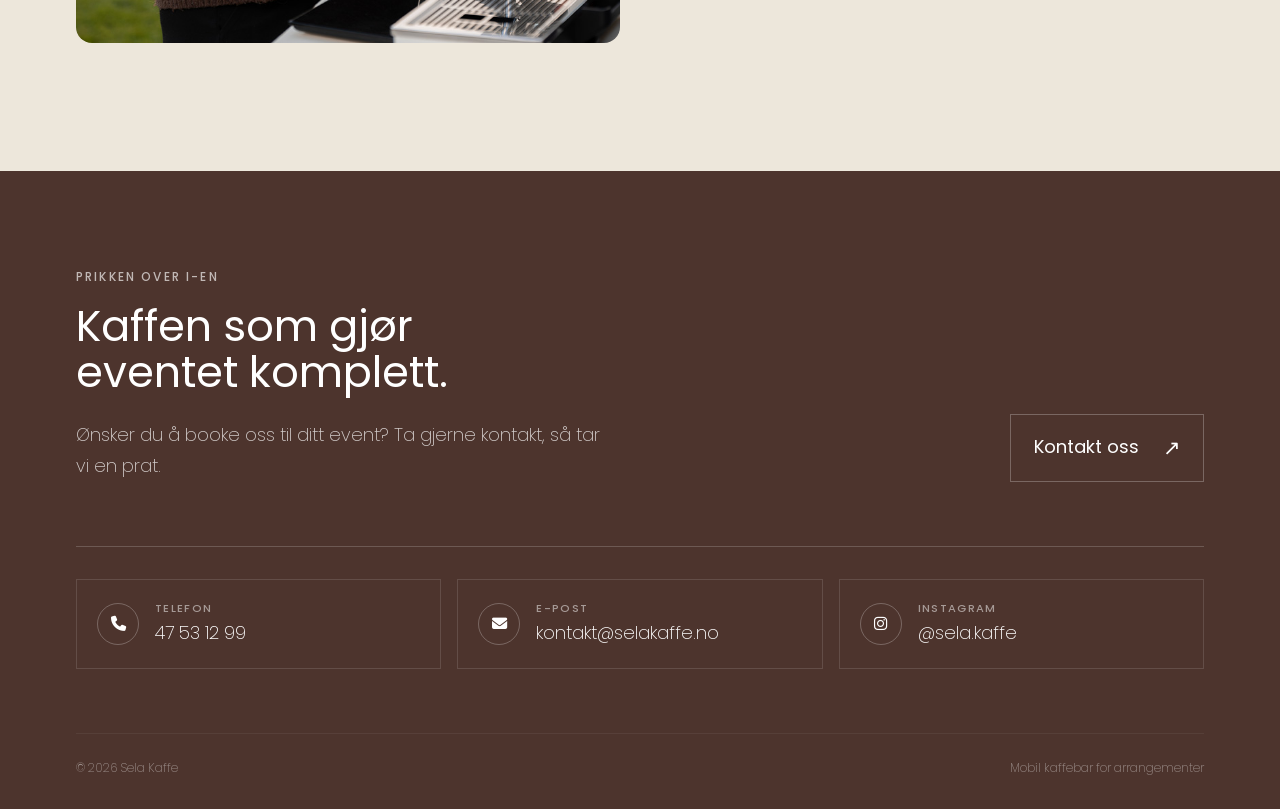
==== commit c798dc65: "fixed broken links" ====
--- a/index.html
+++ b/index.html
@@ -22,7 +22,7 @@
     <header>
         <div class="container">
             <div class="header-wrapper">
-                <a href="/index.html">
+                <a href="index.html">
                     <p class="logo">Sela</p>
                 </a>
 
@@ -33,9 +33,9 @@
 
                 <nav>
                     <ul id="primary-navigation" data-visible="false" class="primary-navigation nav-flex">
-                        <li><a href="/pages/meny.html">Meny</a></li>
-                        <li><a href="/pages/pakker.html">Pakker</a></li>
-                        <li><a href="/pages/kontakt.html">Kontakt</a></li>
+                        <li><a href="pages/meny.html">Meny</a></li>
+                        <li><a href="pages/pakker.html">Pakker</a></li>
+                        <li><a href="pages/kontakt.html">Kontakt</a></li>
                     </ul>
                 </nav>
             </div>
@@ -70,7 +70,7 @@
 
             <div class="split">
                 <div class="image-container">
-                    <img src="/images/om-oss.jpg" alt="Om oss">
+                    <img src="images/om-oss.jpg" alt="Om oss">
                 </div>
                 <div>
                     <h2 class="section-title">Om oss</h2>
@@ -108,7 +108,7 @@
                     </p>
                 </div>
 
-                <a href="/pages/kontakt.html" class="footer-cta">
+                <a href="pages/kontakt.html" class="footer-cta">
                     <span>Kontakt oss</span>
                     <span class="footer-cta-arrow">↗</span>
                 </a>
--- a/css/styles.css
+++ b/css/styles.css
@@ -501,7 +501,7 @@
 
 .footer h2 {
     margin-bottom: 1.5rem;
-    font-size: var(--fs-700);
+    font-size: var(--fs-600);
     line-height: 1.1;
     font-weight: 400;
 }
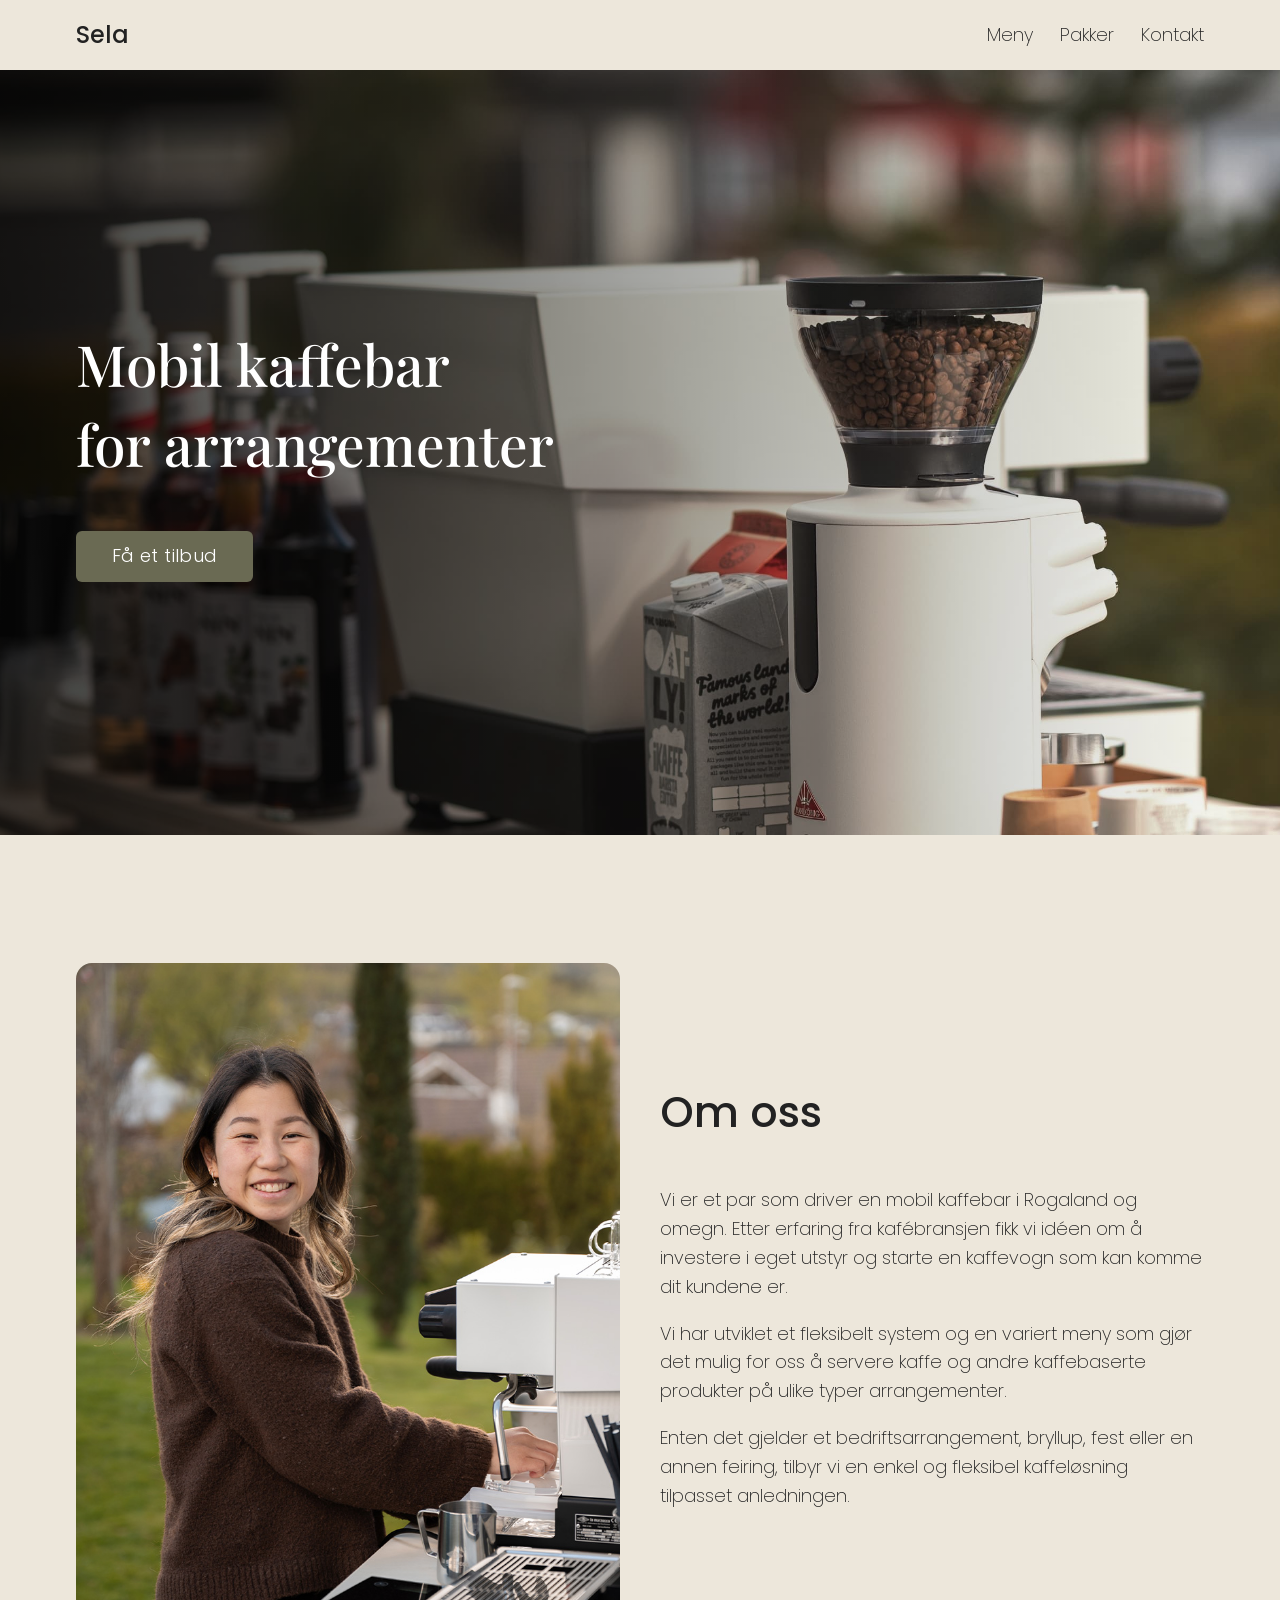
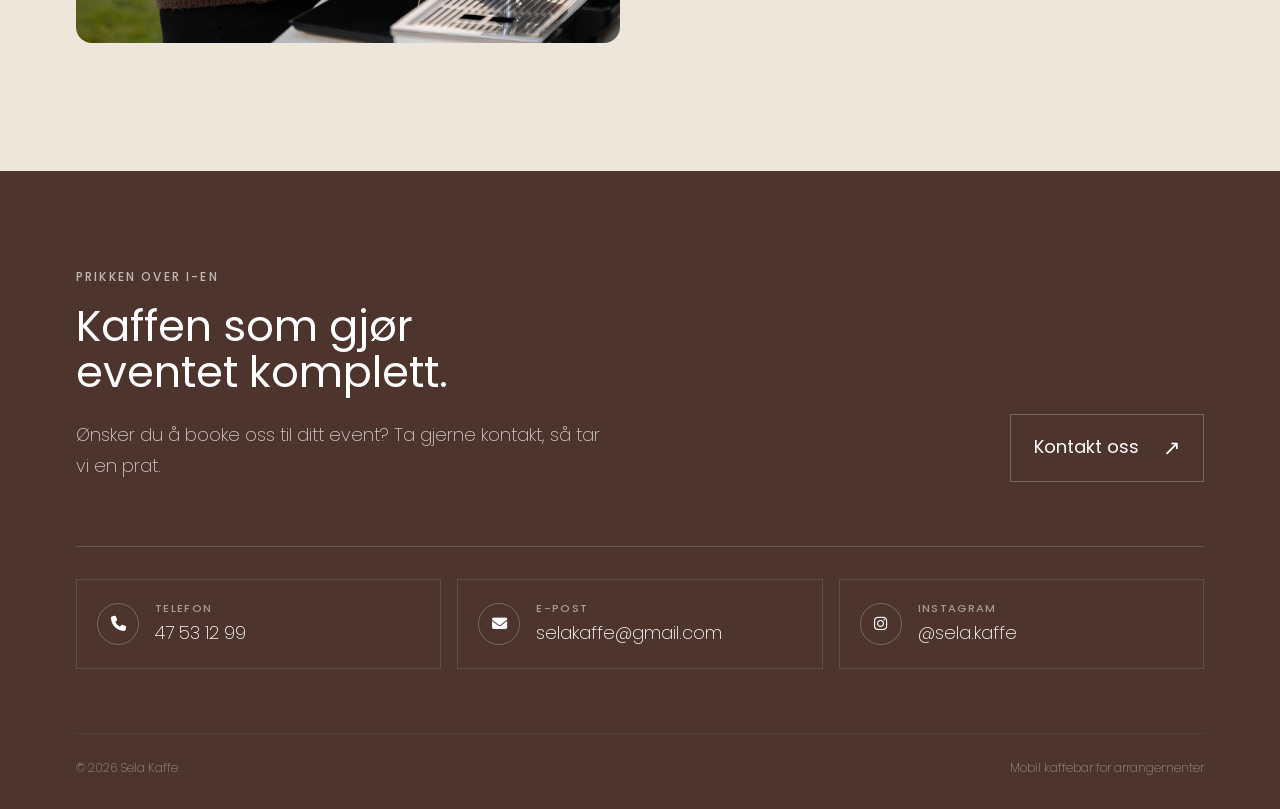
==== commit 1952916a: "improved text for home page" ====
--- a/index.html
+++ b/index.html
@@ -77,12 +77,19 @@
                     <div>
 
                         <p>
-                            I Sela kaffe driver vi en mobil kaffebar i Rogaland. Vi kombinerer kvalitetskaffe,
-                            profesjonelt vertskap og fleksible løsninger for arrangementer i alle størrelser.
+                            Vi er et par som driver en mobil kaffebar i Rogaland og omegn. Etter erfaring fra
+                            kafébransjen fikk vi idéen om å investere i eget utstyr og starte en kaffevogn som kan komme
+                            dit kundene er.
+                        </p>
 
-                            Fra intime feiringer til større bedriftsarrangementer sørger vi for at kaffeopplevelsen
-                            blir en naturlig del av helheten – enkel å bestille, enkel å gjennomføre og hyggelig å
-                            huske.
+                        <p>
+                            Vi har utviklet et fleksibelt system og en variert meny som gjør det mulig for oss å servere
+                            kaffe og andre kaffebaserte produkter på ulike typer arrangementer.
+                        </p>
+
+                        <p>
+                            Enten det gjelder et bedriftsarrangement, bryllup, fest eller en annen feiring, tilbyr vi en
+                            enkel og fleksibel kaffeløsning tilpasset anledningen.
                         </p>
                     </div>
                 </div>
@@ -132,14 +139,14 @@
                 </a>
 
 
-                <a href="mailto:kontakt@selakaffe.no" class="contact-link">
+                <a href="mailto:selakaffe@gmail.com" class="contact-link">
                     <span class="contact-icon">
                         <i class="fa-solid fa-envelope"></i>
                     </span>
 
                     <span class="contact-text">
                         <small>E-post</small>
-                        <span>kontakt@selakaffe.no</span>
+                        <span>selakaffe@gmail.com</span>
                     </span>
                 </a>
 
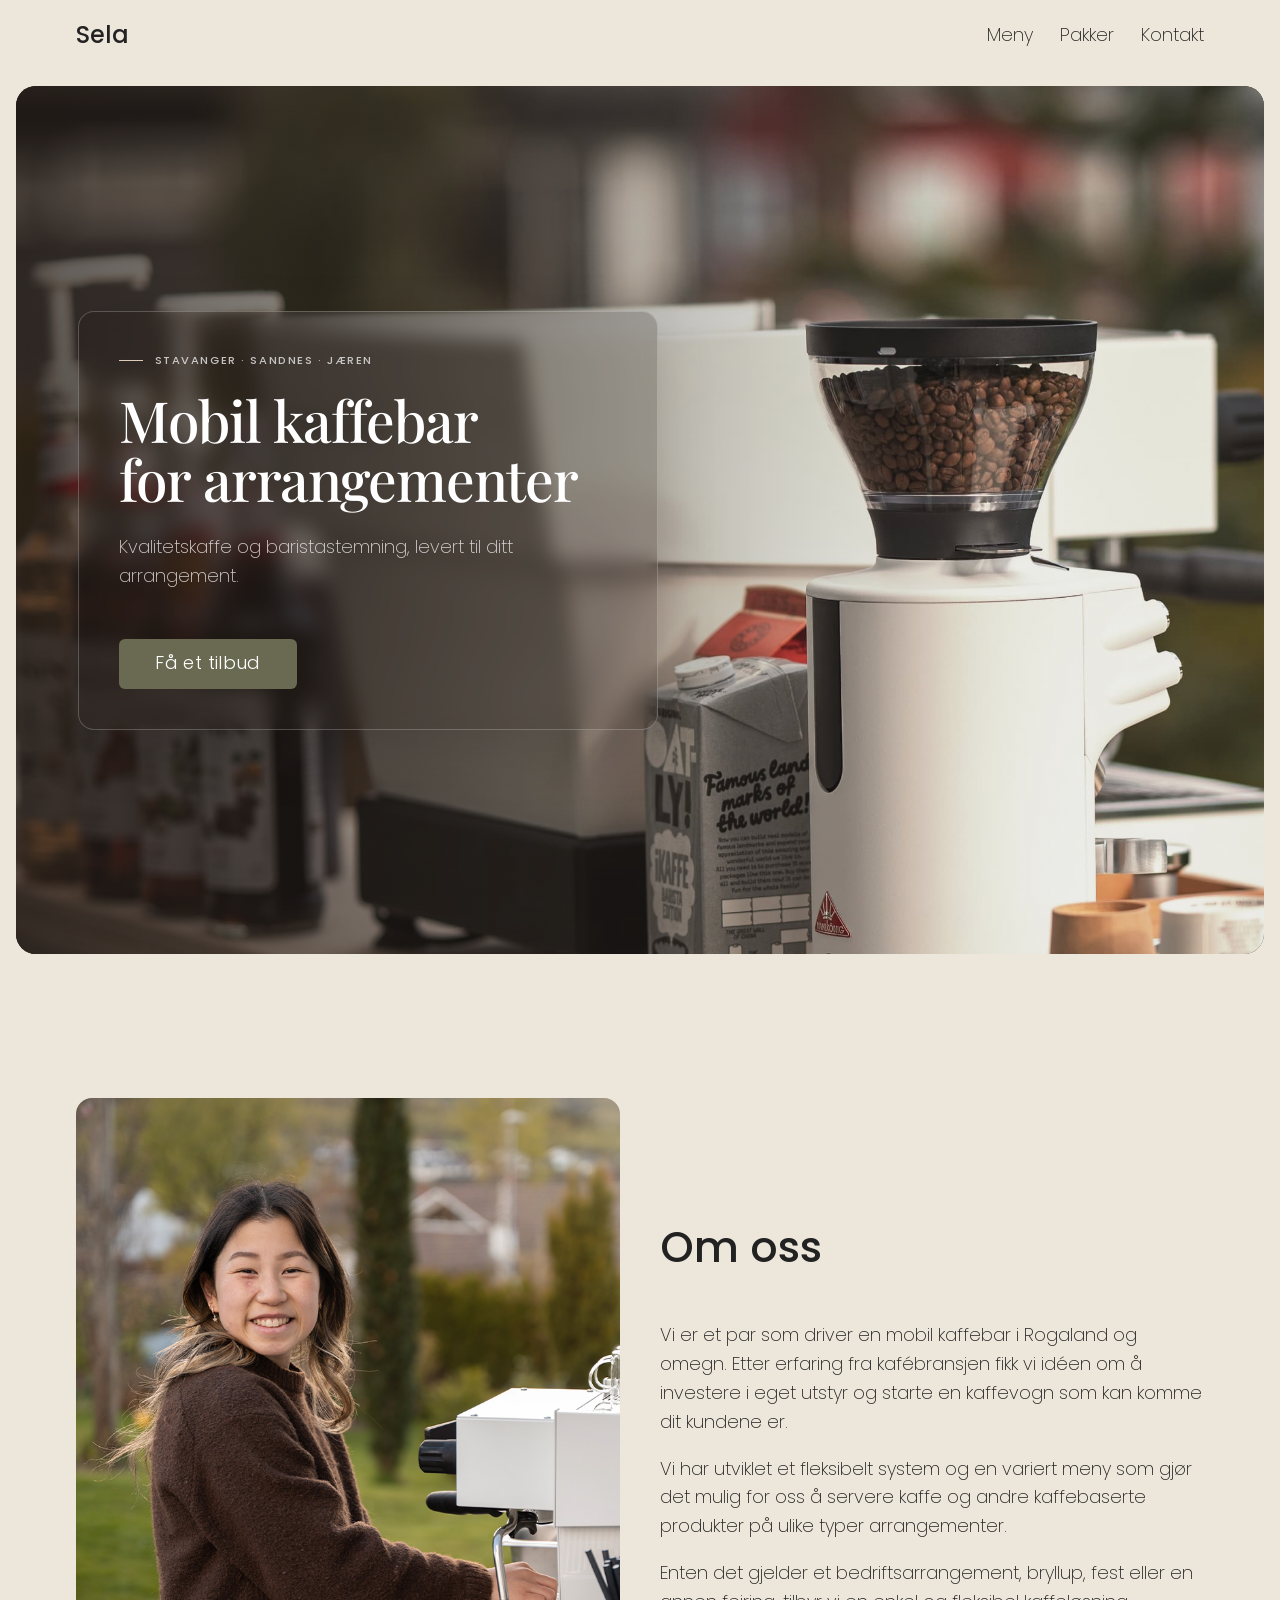
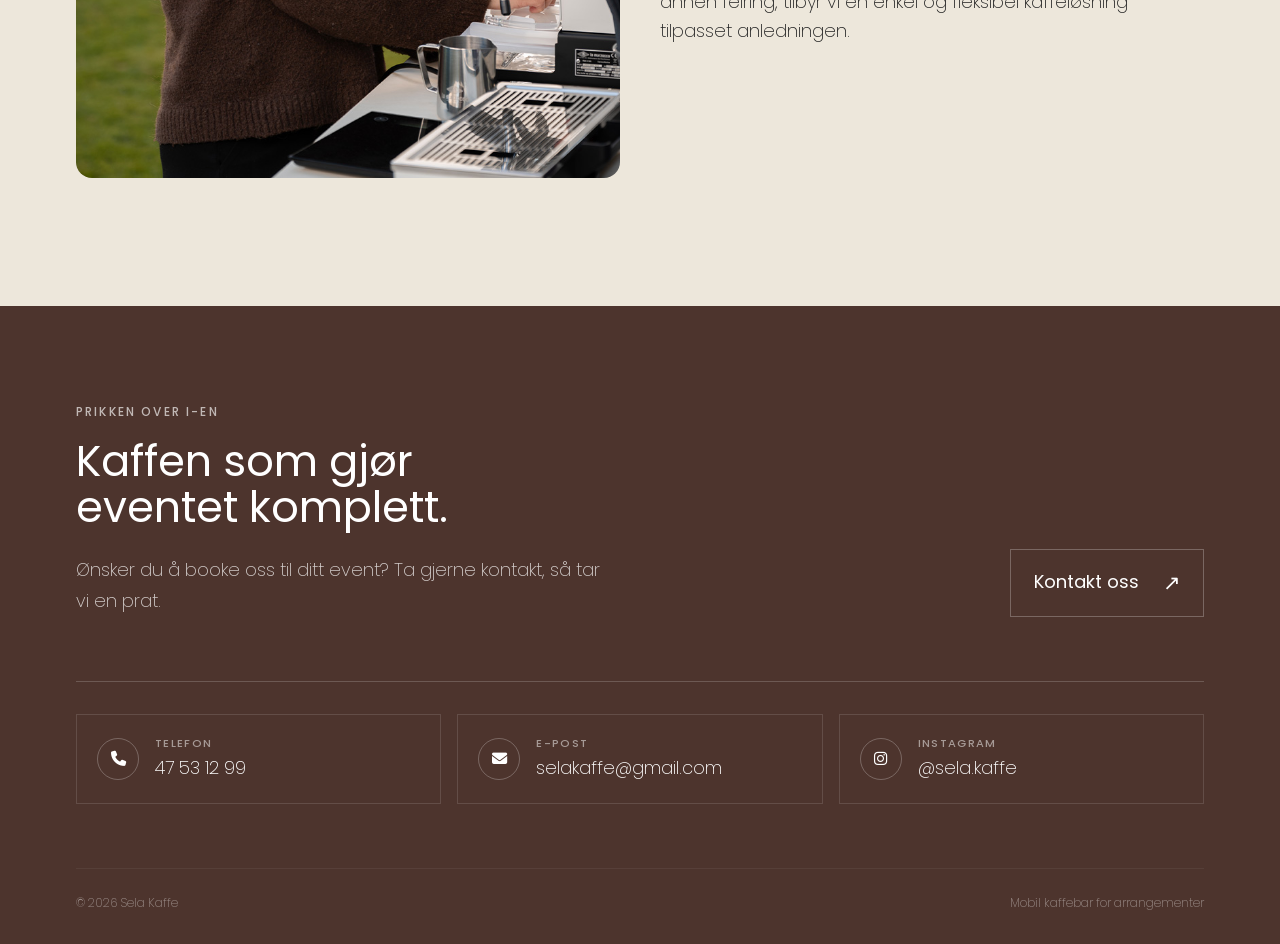
==== commit 97d7a1c6: "added new hero design" ====
--- a/index.html
+++ b/index.html
@@ -42,25 +42,42 @@
         </div>
     </header>
 
-    <div>
+    <div class="hero">
         <div class="carousel">
 
-            <!-- Background slides -->
             <div class="slide active" style="background-image: url('images/car-1.jpg');"></div>
             <div class="slide" style="background-image: url('images/car-2.jpg');"></div>
             <div class="slide" style="background-image: url('images/car-3.jpg');"></div>
 
-            <!-- Foreground content -->
+            <div class="hero-shade"></div>
+
             <div class="hero-content">
                 <div class="container">
-                    <h1>Mobil kaffebar <br>for arrangementer</h1>
 
-                    <a href="#"><span class="btn hero-btn">Få et tilbud</span></a>
+                    <div class="hero-card">
+                        <span class="hero-eyebrow">Stavanger · Sandnes · Jæren</span>
+
+                        <h1>
+                            Mobil kaffebar<br>
+                            for arrangementer
+                        </h1>
+
+                        <p class="hero-description">
+                            Kvalitetskaffe og baristastemning,
+                            levert til ditt arrangement.
+                        </p>
+
+                        <a href="pages/kontakt.html" class="btn hero-btn">Få et tilbud</a>
+                    </div>
+
                 </div>
             </div>
 
+
+
         </div>
     </div>
+
 
 
 
--- a/css/styles.css
+++ b/css/styles.css
@@ -287,72 +287,203 @@
 }
 
 
+
+
 /* ============================
-   Hero carousel
+   Hero
 ============================ */
+
+.hero {
+    padding: 1rem;
+    background: var(--clr-primary-700);
+}
 
 .carousel {
     position: relative;
-    height: 85vh;
-    min-height: 400px;
+    height: calc(100vh - 2rem);
+    min-height: 600px;
     overflow: hidden;
-}
+    border-radius: 20px;
+    background: #222;
+}
+
 
 /* Background slides */
+
 .slide {
     position: absolute;
     inset: 0;
+
     background-size: cover;
     background-position: center;
+
     opacity: 0;
-    transition: opacity 0.8s ease;
+    transform: scale(1.04);
+
+    transition:
+        opacity 1s ease,
+        transform 6s ease;
 }
 
 .slide.active {
     opacity: 1;
-}
-
-.carousel::after {
-    content: "";
+    transform: scale(1);
+}
+
+
+/* Image overlay */
+
+.hero-shade {
     position: absolute;
     inset: 0;
     z-index: 1;
 
-    background: linear-gradient(to right,
-            rgba(0, 0, 0, 0.7) 0%,
-            rgba(0, 0, 0, 0) 100%);
-}
+    background:
+        linear-gradient(90deg,
+            rgba(34, 26, 22, 0.68) 0%,
+            rgba(34, 26, 22, 0.38) 38%,
+            rgba(34, 26, 22, 0.08) 75%);
+}
+
+
+/* Hero content */
 
 .hero-content {
     position: relative;
     z-index: 2;
-    color: white;
+
+    height: 100%;
+
     display: flex;
     align-items: center;
-    height: 100%;
-}
-
-.hero-content h1 {
-    margin-top: 0;
+
+    color: #fff;
+}
+
+.hero-card {
+    width: min(580px, 100%);
+
+    padding: 2.5rem;
+
+    border: 1px solid rgba(255, 255, 255, 0.22);
+    border-radius: 16px;
+
+    background: rgba(34, 26, 22, 0.22);
+
+    backdrop-filter: blur(10px);
+    -webkit-backdrop-filter: blur(10px);
+
+    box-shadow:
+        0 20px 60px rgba(0, 0, 0, 0.15);
+}
+
+
+/* Small label */
+
+.hero-eyebrow {
+    display: block;
+
+    margin-bottom: 1.25rem;
+
+    font-size: 0.7rem;
+    font-weight: 500;
+
+    letter-spacing: 0.14em;
+    text-transform: uppercase;
+
+    color: rgba(255, 255, 255, 0.72);
+}
+
+.hero-eyebrow::before {
+    content: "";
+
+    display: inline-block;
+
+    width: 24px;
+    height: 1px;
+
+    margin-right: 0.7rem;
+
+    vertical-align: middle;
+
+    background: var(--clr-primary-600);
+}
+
+
+/* Heading */
+
+.hero-card h1 {
+    margin: 0 0 1.5rem;
+
+    font-family: var(--ff-display);
+    font-size: var(--fs-700);
+    font-weight: 500;
+    line-height: 1.05;
+
+    letter-spacing: -0.02em;
+}
+
+
+/* Description */
+
+.hero-description {
+    max-width: 40ch;
+
     margin-bottom: 2rem;
-    line-height: 1.4;
-    font-size: var(--fs-700);
-
-}
-
-.hero-content p {
-    max-width: 450px;
-}
+
+    color: rgba(255, 255, 255, 0.78);
+
+    font-size: var(--fs-300);
+    line-height: 1.6;
+}
+
+/* Mobile */
 
 @media (max-width: 35em) {
-    .carousel::after {
-        background: linear-gradient(to right,
-                rgba(0, 0, 0, 0.7) 100%,
-                rgba(0, 0, 0, 0.7) 100%);
-    }
-}
-
-
+
+    .hero {
+        padding: 0.5rem;
+    }
+
+    .carousel {
+        height: calc(45svh - 1rem);
+        min-height: 560px;
+        border-radius: 14px;
+    }
+
+    .hero-shade {
+        background:
+            linear-gradient(180deg,
+                rgba(34, 26, 22, 0.05) 15%,
+                rgba(34, 26, 22, 0.25) 40%,
+                rgba(34, 26, 22, 0.82) 100%);
+    }
+
+    .hero-content {
+        align-items: flex-end;
+    }
+
+    .hero-card {
+        width: 100%;
+
+        margin-bottom: 4.5rem;
+
+        padding: 1.75rem;
+
+        background: rgba(34, 26, 22, 0.28);
+
+        backdrop-filter: blur(8px);
+        -webkit-backdrop-filter: blur(8px);
+    }
+
+    .hero-card h1 {
+        font-size: var(--fs-700);
+    }
+
+    .hero-description {
+        max-width: 32ch;
+    }
+}
 
 /* ====================
    Images
